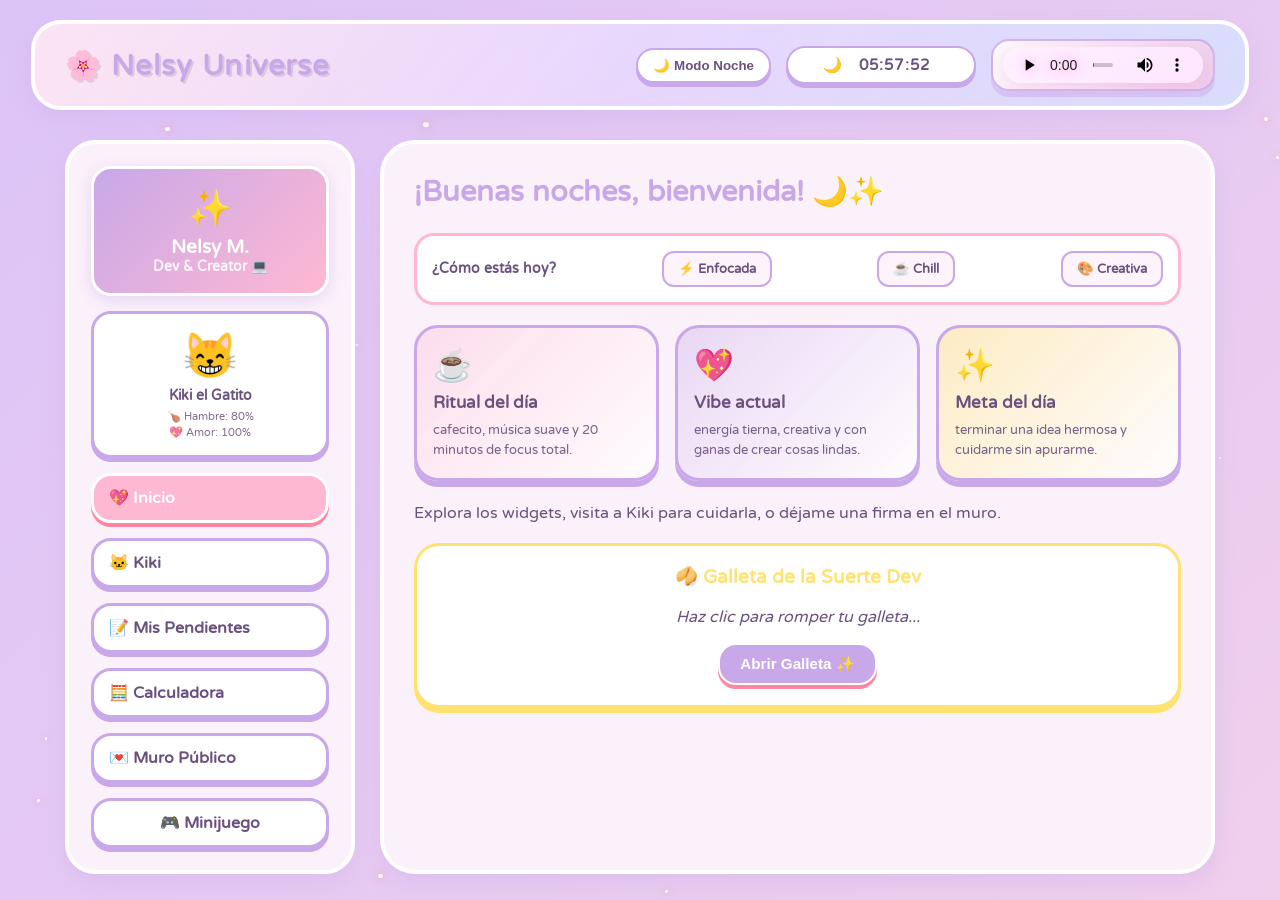
==== index.html @ 34527428 "Actualizacion portal Nelsy" ====
<!DOCTYPE html>
<html lang="es">
<head>
    <meta charset="UTF-8">
    <meta name="viewport" content="width=device-width, initial-scale=1.0">
    <title>Nelsy Universe ✨ - Ultra Portal Pro</title>
    <link href="https://fonts.googleapis.com/css2?family=Varela+Round&display=swap" rel="stylesheet">
    <link rel="stylesheet" href="./assets/css/styles.css">
</head>
<body>

    <div class="contenedor-universo" id="universoBox"></div>

    <!-- HEADER -->
    <header class="header-kawaii">
        <div class="logo-kawaii">🌸 Nelsy Universe</div>
        
        <div class="header-controles">
            <button class="theme-btn" id="btnTheme" onclick="toggleDarkMode()">🌙 Modo Noche</button>

            <div class="reloj-box">
                <span id="iconoHora">☀️</span>
                <span id="relojTexto">00:00:00</span>
            </div>

            <div class="audio-shell">
                <audio id="miAudio" controls>
                    <source src="./musica.mp3.mp3" type="audio/mpeg">
                </audio>
            </div>
        </div>
    </header>

    <!-- DASHBOARD -->
    <div class="dashboard-layout">
        
        <!-- SIDEBAR -->
        <aside class="sidebar-izq">
            <div class="perfil-badge">
                <div style="font-size: 2.2rem;">✨</div>
                <div style="font-size: 1.2rem; margin-top: 5px;">Nelsy M.</div>
                <div style="font-size: 0.85rem; opacity: 0.9;">Dev & Creator 💻</div>
            </div>

            <!-- MASCOTA VIRTUAL -->
            <div class="pet-widget">
                <div class="pet-avatar" id="petEmoji" style="cursor: pointer;" onmouseover="acariciarMascota()" title="Acaricia a Kiki 💕">🐱</div>
                <div style="font-size: 0.85rem; font-weight: bold; margin-top: 4px;">Kiki el Gatito</div>
                <div style="font-size: 0.7rem; opacity: 0.85; margin-top: 5px; line-height: 1.4;">
                    <div>🍗 Hambre: <span id="petHambre">80</span>%</div>
                    <div>💖 Amor: <span id="petLove">100</span>%</div>
                </div>
            </div>

            <button class="menu-btn activo" onclick="irACapa('inicio', this)">💖 Inicio</button>
            <button class="menu-btn" onclick="irACapa('kiki', this)">🐱 Kiki</button>
            <button class="menu-btn" onclick="irACapa('metas', this)">📝 Mis Pendientes</button>
            <button class="menu-btn" onclick="irACapa('calculadora', this)">🧮 Calculadora</button>
            <button class="menu-btn" onclick="irACapa('muro', this)">💌 Muro Público</button>
            <a class="menu-btn" href="./game.html" style="display: inline-flex; align-items: center; justify-content: center; text-decoration: none; text-align: center;">🎮 Minijuego</a>
        </aside>

        <!-- CONTENIDO -->
        <main class="panel-contenido">
            
            <!-- INICIO -->
            <div id="inicio" class="capa activa">
                <h2 id="saludoBienvenida">¡Bienvenida a mi espacio! ✨</h2>

                <div class="mood-box">
                    <span style="font-weight: bold; font-size: 0.9rem;">¿Cómo estás hoy?</span>
                    <button class="mood-btn" onclick="cambiarMood('⚡ Modo Foco', '¡A darle con todo al código hoy! 🔥')">⚡ Enfocada</button>
                    <button class="mood-btn" onclick="cambiarMood('☕ Modo Chill', 'Un cafecito y buenas canciones para acompañar 🎵')">☕ Chill</button>
                    <button class="mood-btn" onclick="cambiarMood('🎨 Inspirada', '¡Creando cosas hermosas e interactivas! ✨')">🎨 Creativa</button>
                </div>

                <div class="quick-grid">
                    <div class="mini-card pink-card">
                        <span class="mini-icon">☕</span>
                        <h3>Ritual del día</h3>
                        <p>cafecito, música suave y 20 minutos de focus total.</p>
                    </div>
                    <div class="mini-card purple-card">
                        <span class="mini-icon">💖</span>
                        <h3>Vibe actual</h3>
                        <p>energía tierna, creativa y con ganas de crear cosas lindas.</p>
                    </div>
                    <div class="mini-card gold-card">
                        <span class="mini-icon">✨</span>
                        <h3>Meta del día</h3>
                        <p>terminar una idea hermosa y cuidarme sin apurarme.</p>
                    </div>
                </div>
                
                <p id="mensajeMood">Explora los widgets, visita a Kiki para cuidarla, o déjame una firma en el muro.</p>
                
                <!-- FORTUNE COOKIE / ORÁCULO -->
                <div class="oracle-container">
                    <h3 style="margin-top:0; color: var(--amarillo-estrella);">🥠 Galleta de la Suerte Dev</h3>
                    <p id="oracleText" style="font-style: italic;">Haz clic para romper tu galleta...</p>
                    <button class="btn-muro" onclick="revelarSuerte()">Abrir Galleta ✨</button>
                </div>
            </div>

            <!-- KIKI EL GATITO -->
            <div id="kiki" class="capa">
                <h2 style="text-align: center;">🐱 Kiki el Gatito - Cuida de Mí 💖</h2>
                
                <div style="display: flex; justify-content: center; align-items: center; margin-top: 30px;">
                    <!-- Kiki Widget Hermosa -->
                    <div style="flex: 0 0 100%; max-width: 600px;">
                        <div class="mascota-container" id="kiki-widget-main">
                            <div class="mascota-contenido">
                                <!-- Título de la Mascota -->
                                <div class="titulo-mascota">✨ Kiki el Gatito ✨</div>

                                <!-- Bocadillo de Diálogo -->
                                <div id="mascota-dialogo" class="dialogo-bubble">¡Hola amiga! ¿Viniste a visitarme? 🥰</div>

                                <!-- Avatar de la Mascota -->
                                <div id="mascota-avatar" class="mascota-avatar" onmouseover="acariciarMascota()" style="cursor: pointer;" title="Acaricia a Kiki 💕">🐱</div>

                                <!-- Barras de Estado -->
                                <div class="stats-container">
                                    <div class="stat-box">
                                        <span>🍗 Hambre:</span>
                                        <div class="bar-bg"><div id="bar-hambre" class="bar-fill"></div></div>
                                    </div>
                                    <div class="stat-box">
                                        <span>💖 Felicidad:</span>
                                        <div class="bar-bg"><div id="bar-felicidad" class="bar-fill"></div></div>
                                    </div>
                                </div>
                            </div>
                        </div>

                        <!-- Botones de Comida Abajo -->
                        <div style="display: grid; grid-template-columns: repeat(2, 1fr); gap: 15px; margin-top: 30px; padding: 0 20px;">
                            <button class="btn-comida-accion" onclick="alimentarMascota('mango', 20); playSound('pop');">🥭 Dale Mango<br><small>+20 hambre</small></button>
                            <button class="btn-comida-accion" onclick="alimentarMascota('sushi', 30); playSound('pop');">🍣 Dale Sushi<br><small>+30 hambre</small></button>
                            <button class="btn-comida-accion" onclick="alimentarMascota('boba', 15); playSound('pop');">🧋 Dale Boba<br><small>+15 hambre</small></button>
                            <button class="btn-comida-accion" onclick="alimentarMascota('pizza', 25); playSound('pop');">🍕 Dale Pizza<br><small>+25 hambre</small></button>
                        </div>
                    </div>
                </div>
            </div>

            <!-- PENDIENTES -->
            <div id="metas" class="capa">
                <h2>Mis Objetivos & Tareas 📝</h2>
                <p>Anota y gestiona tus metas con guardado automático:</p>
                <div class="task-container">
                    <div class="task-input-box">
                        <input type="text" id="nuevaTareaInput" class="task-input" placeholder="Escribe una nueva tarea...">
                        <button class="btn-muro" onclick="agregarTarea()">Agregar ✨</button>
                    </div>
                    <ul class="task-list" id="listaTareas"></ul>
                </div>
            </div>

            <!-- CALCULADORA -->
            <div id="calculadora" class="capa">
                <h2 style="text-align: center;">Calculadora Kawaii ✨</h2>
                <div class="calc-wrapper">
                    <input type="text" class="pantalla" id="resultado" readonly value="0">
                    <div class="botones-calc">
                        <button onclick="limpiar(); playSound('pop');">C</button>
                        <button class="op-btn" onclick="agregar('/'); playSound('pop');">÷</button>
                        <button class="op-btn" onclick="agregar('*'); playSound('pop');">×</button>
                        <button class="op-btn" onclick="agregar('-'); playSound('pop');">-</button>

                        <button onclick="agregar('7'); playSound('pop');">7</button>
                        <button onclick="agregar('8'); playSound('pop');">8</button>
                        <button onclick="agregar('9'); playSound('pop');">9</button>
                        <button class="op-btn" onclick="agregar('+'); playSound('pop');">+</button>

                        <button onclick="agregar('4'); playSound('pop');">4</button>
                        <button onclick="agregar('5'); playSound('pop');">5</button>
                        <button onclick="agregar('6'); playSound('pop');">6</button>
                        <button style="background:var(--rosa-pastel)!important; color:white;" onclick="completado();">🌸</button>

                        <button onclick="agregar('1'); playSound('pop');">1</button>
                        <button onclick="agregar('2'); playSound('pop');">2</button>
                        <button onclick="agregar('3'); playSound('pop');">3</button>
                        <button class="igual-btn" onclick="calcular()">=</button>

                        <button onclick="agregar('0'); playSound('pop');" style="grid-column: span 2;">0</button>
                        <button onclick="agregar('.'); playSound('pop');">.</button>
                    </div>
                </div>
            </div>

            <!-- MURO -->
            <div id="muro" class="capa">
                <h2>Muro de Firmas 💌</h2>
                <div class="caja-muro">
                    <input type="text" id="nombreAmigo" class="input-muro" placeholder="Tu nombre ✨">
                    <textarea id="textoMensaje" class="input-muro" placeholder="Deja un mensaje lindo..." rows="2"></textarea>
                    <button class="btn-muro" onclick="guardarMensaje()">Enviar 💖</button>
                    <div class="lista-mensajes" id="cajaMensajes"></div>
                </div>
            </div>

            <!-- JUEGO -->
            <div id="juego" class="capa">
                <h2>Atrapa la Magia 🎮</h2>
                <p>Puntos: <strong id="puntajeJuego" style="color: var(--rosa-brillante); font-size: 1.3rem;">0</strong></p>
                <div class="zona-juego" id="zonaJuego">
                    <div id="spawnCorazon"></div>
                </div>
                <button class="btn-muro" style="margin-top: 15px;" onclick="iniciarJuego()">¡Iniciar Juego!</button>
            </div>

        </main>
    </div>

    <script src="./assets/js/main.js"></script>
</body>
</html>
---- assets/css/styles.css ----
:root {
  --bg-body: linear-gradient(-45deg, #eaddf7, #fde4f2, #f5d3e9, #ddc4f8);
  --bg-panel: rgba(252, 244, 250, 0.94);
  --texto: #6b527e;
  --morado-pastel: #c8a8e9;
  --rosa-pastel: #ffb8d1;
  --rosa-brillante: #ff85a2;
  --amarillo-estrella: #ffe270;
  --verde-menta: #b2f2bb;
  --borde-grueso: 4px solid #ffffff;
  --sombra-3d: 0px 8px 20px rgba(200, 168, 233, 0.35);
  --card-bg: #ffffff;
}

body.dark-mode {
  --bg-body: linear-gradient(-45deg, #0f0c1b, #1a102f, #2d133b, #150d2a);
  --bg-panel: rgba(24, 18, 38, 0.94);
  --texto: #e4d8fb;
  --morado-pastel: #a272e6;
  --rosa-pastel: #e05297;
  --rosa-brillante: #ff3377;
  --amarillo-estrella: #ffd000;
  --verde-menta: #51cf66;
  --borde-grueso: 4px solid #2e234a;
  --sombra-3d: 0px 8px 25px rgba(0, 0, 0, 0.6);
  --card-bg: #1e1633;
}

body.dark-mode .header-kawaii {
  background: linear-gradient(135deg, rgba(17, 12, 31, 0.96), rgba(38, 25, 60, 0.88));
  border-color: rgba(122, 92, 255, 0.9);
  box-shadow: 0 0 0 1px rgba(118, 91, 255, 0.35), 0 10px 30px rgba(94, 234, 212, 0.18), 0 0 28px rgba(110, 94, 255, 0.35);
}

body.dark-mode .header-kawaii::before {
  background: linear-gradient(90deg, rgba(0, 255, 214, 0.14), rgba(255, 80, 180, 0.14), rgba(98, 99, 255, 0.18));
}

body.dark-mode .logo-kawaii {
  color: #a5b7ff;
  text-shadow: 0 0 12px rgba(116, 165, 255, 0.8);
}

body.dark-mode .audio-shell {
  background: linear-gradient(135deg, rgba(17, 12, 31, 0.96), rgba(16, 49, 64, 0.8));
  border-color: rgba(77, 249, 255, 0.9);
  box-shadow: 0 0 0 1px rgba(77, 249, 255, 0.3), 0 0 18px rgba(77, 249, 255, 0.35), 0 6px 0 rgba(43, 93, 160, 0.9);
}

body.dark-mode #miAudio {
  filter: saturate(1.5) drop-shadow(0 0 12px rgba(77, 249, 255, 0.55));
}

body.dark-mode #miAudio::-webkit-media-controls-panel {
  background: linear-gradient(135deg, #121c30, #211b40, #0d2536);
  border: 1px solid rgba(77, 249, 255, 0.45);
  border-radius: 12px;
}

body.dark-mode #miAudio::-webkit-media-controls-play-button,
body.dark-mode #miAudio::-webkit-media-controls-volume-slider,
body.dark-mode #miAudio::-webkit-media-controls-current-time-display,
body.dark-mode #miAudio::-webkit-media-controls-time-remaining-display {
  filter: drop-shadow(0 0 8px rgba(77, 249, 255, 0.9));
}

body.dark-mode .reloj-box {
  background: linear-gradient(135deg, rgba(18, 20, 37, 0.96), rgba(26, 38, 58, 0.9));
  border-color: rgba(120, 221, 255, 0.9);
  box-shadow: 0 0 0 1px rgba(120, 221, 255, 0.25), 0 0 18px rgba(120, 221, 255, 0.28), 0 4px 0 rgba(72, 132, 170, 0.8);
  color: #dffaff;
}

body.dark-mode .pet-widget,
body.dark-mode .mini-card,
body.dark-mode .task-container,
body.dark-mode .task-item,
body.dark-mode .task-input,
body.dark-mode .oracle-container,
body.dark-mode .mood-box,
body.dark-mode .calc-wrapper {
  background: rgba(31, 22, 48, 0.96);
  color: var(--texto);
  border-color: rgba(198, 160, 255, 0.9);
  box-shadow: 0 6px 0 rgba(108, 77, 164, 0.9);
}

body.dark-mode .ritual-mini-game {
  background: linear-gradient(135deg, rgba(31, 22, 48, 0.98), rgba(54, 41, 79, 0.9));
  border-color: rgba(255, 168, 211, 0.8);
  box-shadow: 0 8px 0 rgba(255, 121, 198, 0.7);
}

body.dark-mode .ritual-choice {
  background: rgba(26, 19, 42, 0.9);
  border-color: rgba(196, 162, 255, 0.9);
  color: var(--texto);
}

body.dark-mode .ritual-choice.correct {
  background: linear-gradient(135deg, rgba(255, 216, 111, 0.25), rgba(255, 173, 209, 0.28));
  border-color: rgba(255, 214, 92, 0.95);
}

body.dark-mode .ritual-timer {
  background: linear-gradient(135deg, #ffcf5a, #ff8bc0);
  color: #29192f;
}

body.dark-mode .menu-btn {
  background: rgba(31, 22, 48, 0.96);
  color: var(--texto);
  border-color: rgba(198, 160, 255, 0.9);
  box-shadow: 0px 4px 0px rgba(131, 95, 197, 0.9);
}

body.dark-mode .menu-btn.activo {
  background: linear-gradient(135deg, rgba(224, 82, 151, 0.9), rgba(159, 109, 236, 0.9));
  color: white;
  border-color: rgba(255,255,255,0.8);
}

html { scroll-behavior: smooth; }

body {
  background: var(--bg-body);
  background-size: 400% 400%;
  animation: moverUniverso 14s ease infinite;
  font-family: 'Varela Round', sans-serif;
  margin: 0; padding: 0;
  color: var(--texto);
  display: flex; flex-direction: column; align-items: center;
  min-height: 100vh;
  overflow-x: hidden;
  transition: color 0.4s ease;
}

@keyframes moverUniverso {
  0% { background-position: 0% 50%; }
  50% { background-position: 100% 50%; }
  100% { background-position: 0% 50%; }
}

.contenedor-universo {
  position: fixed; top: 0; left: 0; width: 100%; height: 100%;
  pointer-events: none; z-index: 0; overflow: hidden;
}

.estrella-flotante {
  position: absolute; background-color: #ffffff;
  border-radius: 50%; animation: flotarYTitilar 4s infinite ease-in-out alternate;
  box-shadow: 0 0 10px var(--rosa-brillante);
}

@keyframes flotarYTitilar {
  0% { transform: translateY(0px) scale(0.8); opacity: 0.3; }
  50% { opacity: 0.9; }
  100% { transform: translateY(-25px) scale(1.4); opacity: 0.5; }
}

.chispa-cursor {
  position: fixed; pointer-events: none; font-size: 16px; z-index: 9999;
  animation: animarChispa 0.8s forwards ease-out; user-select: none;
}

@keyframes animarChispa {
  0% { transform: translate(-50%, -50%) scale(1) rotate(0deg); opacity: 1; }
  100% { transform: translate(-50%, -80px) scale(0.2) rotate(45deg); opacity: 0; }
}

.header-kawaii {
  background: linear-gradient(135deg, rgba(255,255,255,0.86), rgba(250,229,255,0.76));
  backdrop-filter: blur(12px);
  border: var(--borde-grueso); border-radius: 30px;
  margin: 20px auto 10px auto; width: 90%; max-width: 1150px;
  padding: 15px 30px; box-shadow: var(--sombra-3d);
  display: flex; justify-content: space-between; align-items: center;
  z-index: 10; position: relative; gap: 15px; flex-wrap: wrap;
  overflow: hidden;
}

.header-kawaii::before {
  content: "";
  position: absolute;
  inset: 0;
  background: linear-gradient(90deg, rgba(255, 147, 196, 0.18), rgba(157, 123, 255, 0.18), rgba(86, 208, 255, 0.18));
  pointer-events: none;
}

.logo-kawaii {
  position: relative; z-index: 1;
  font-size: 1.8rem; font-weight: bold; color: var(--morado-pastel);
  text-shadow: 2px 2px 0px rgba(0,0,0,0.1);
  letter-spacing: 0.04em;
}

.header-controles {
  position: relative; z-index: 1;
  display: flex; align-items: center; gap: 15px; flex-wrap: wrap;
}

.audio-shell {
  background: linear-gradient(135deg, rgba(255,255,255,0.9), rgba(255, 184, 209, 0.45));
  border: 2px solid rgba(200,168,233,0.8);
  border-radius: 18px;
  padding: 6px 10px;
  box-shadow: 0 6px 0 rgba(200,168,233,0.45);
  display: flex; align-items: center; justify-content: center;
}

#miAudio {
  width: 200px;
  height: 36px;
  border-radius: 12px;
  filter: saturate(1.2) drop-shadow(0 3px 8px rgba(255, 121, 198, 0.25));
}

#miAudio::-webkit-media-controls-panel {
  background: linear-gradient(135deg, #fdf2ff, #fbe7ff);
  border-radius: 12px;
}

#miAudio::-webkit-media-controls-play-button,
#miAudio::-webkit-media-controls-volume-slider,
#miAudio::-webkit-media-controls-current-time-display,
#miAudio::-webkit-media-controls-time-remaining-display {
  filter: drop-shadow(0 0 6px rgba(255, 112, 196, 0.8));
}

.reloj-box {
  min-width: 150px;
  background: var(--card-bg); border: 2px solid var(--morado-pastel);
  padding: 8px 18px; border-radius: 20px; font-weight: bold;
  box-shadow: 0px 4px 0px var(--morado-pastel); font-size: 0.95rem;
  display: flex; align-items: center; justify-content: center; gap: 8px;
  font-feature-settings: "tnum" 1;
}

#relojTexto {
  letter-spacing: 0.08em;
  min-width: 90px;
  text-align: center;
}

.theme-btn {
  background: var(--card-bg); border: 2px solid var(--morado-pastel);
  padding: 8px 15px; border-radius: 20px; font-weight: bold; cursor: pointer;
  box-shadow: 0px 4px 0px var(--morado-pastel); color: var(--texto);
  transition: all 0.2s ease;
}

.theme-btn:active {
  transform: translateY(2px);
  box-shadow: 0px 1px 0px var(--morado-pastel);
}

.dashboard-layout {
  display: grid; grid-template-columns: 290px 1fr;
  width: 90%; max-width: 1150px;
  margin: 20px auto; gap: 25px;
  z-index: 10; position: relative;
}

@media (max-width: 900px) {
  .dashboard-layout { grid-template-columns: 1fr; }
  .header-kawaii { flex-direction: column; text-align: center; justify-content: center; }
}

.sidebar-izq {
  background-color: var(--bg-panel); backdrop-filter: blur(10px);
  border: var(--borde-grueso); border-radius: 30px; padding: 22px;
  box-shadow: var(--sombra-3d); display: flex; flex-direction: column; gap: 15px;
  height: fit-content;
}

.perfil-badge {
  background: linear-gradient(135deg, var(--morado-pastel), var(--rosa-pastel));
  border: 3px solid white; border-radius: 20px; padding: 18px;
  text-align: center; color: white; font-weight: bold;
  box-shadow: 0px 4px 15px rgba(200, 168, 233, 0.4);
  transition: transform 0.3s ease;
}

.perfil-badge:hover { transform: scale(1.02); }

.pet-widget {
  background: var(--card-bg); border: 3px solid var(--morado-pastel);
  border-radius: 20px; padding: 15px; text-align: center;
  box-shadow: 0px 4px 0px var(--morado-pastel);
  cursor: pointer; user-select: none; transition: transform 0.2s;
}

.pet-widget:active { transform: scale(0.95); }

.pet-avatar {
  font-size: 2.8rem; display: inline-block; animation: rebotarPet 2s infinite ease-in-out;
}

@keyframes rebotarPet {
  0%, 100% { transform: translateY(0); }
  50% { transform: translateY(-8px); }
}

.menu-btn {
  background: var(--card-bg); border: 3px solid var(--morado-pastel);
  font-family: 'Varela Round', sans-serif; font-size: 1rem;
  color: var(--texto); cursor: pointer; padding: 12px 15px; border-radius: 20px; font-weight: bold;
  transition: all 0.2s ease; box-shadow: 0px 4px 0px var(--morado-pastel);
  text-align: left; display: flex; align-items: center; gap: 8px;
}

.menu-btn:hover {
  transform: translateY(-3px);
  box-shadow: 0px 7px 0px var(--morado-pastel);
}

.menu-btn:active {
  transform: translateY(2px);
  box-shadow: 0px 2px 0px var(--morado-pastel);
}

.menu-btn.activo {
  background: var(--rosa-pastel); color: white; border-color: white; box-shadow: 0px 4px 0px var(--rosa-brillante);
}

.panel-contenido {
  background-color: var(--bg-panel); backdrop-filter: blur(10px);
  border: var(--borde-grueso); border-radius: 35px;
  padding: 30px; box-shadow: var(--sombra-3d); position: relative;
}

.capa { display: none; animation: popIn 0.3s ease forwards; }
.capa.activa { display: block; }

@keyframes popIn {
  from { opacity: 0; transform: scale(0.97); }
  to { opacity: 1; transform: scale(1); }
}

h2 { color: var(--morado-pastel); font-size: 1.8rem; margin-top: 0; }

.mood-box {
  background: var(--card-bg); border-radius: 20px; border: 3px solid var(--rosa-pastel);
  padding: 15px; margin-bottom: 20px; display: flex; align-items: center; justify-content: space-between; flex-wrap: wrap; gap: 10px;
}

.quick-grid {
  display: grid; grid-template-columns: repeat(3, minmax(0, 1fr));
  gap: 16px; margin: 18px 0 22px;
}

.mini-card {
  background: var(--card-bg);
  border-radius: 24px;
  border: 3px solid var(--morado-pastel);
  padding: 18px 16px;
  box-shadow: 0 6px 0 var(--morado-pastel);
}

.pink-card { background: linear-gradient(135deg, rgba(255,184,209,0.35), rgba(255,255,255,0.8)); }
.purple-card { background: linear-gradient(135deg, rgba(200,168,233,0.35), rgba(255,255,255,0.8)); }
.gold-card { background: linear-gradient(135deg, rgba(255,226,112,0.4), rgba(255,255,255,0.8)); }

.mini-icon {
  font-size: 2rem; display: inline-block; margin-bottom: 8px;
}

.mini-card h3 {
  margin: 0 0 8px; font-size: 1.05rem; color: var(--texto);
}

.mini-card p {
  margin: 0; font-size: 0.82rem; line-height: 1.5; opacity: 0.9;
}

.mood-btn {
  background: var(--bg-panel); border: 2px solid var(--morado-pastel);
  padding: 8px 14px; border-radius: 12px; cursor: pointer; font-family: inherit; font-weight: bold;
  transition: 0.2s; color: var(--texto);
}

.mood-btn:hover {
  background: var(--rosa-pastel); color: white; transform: scale(1.05);
}

.oracle-container {
  background: var(--card-bg); border-radius: 25px; border: 3px solid var(--amarillo-estrella);
  padding: 20px; text-align: center; margin-top: 20px; box-shadow: 0px 5px 0px var(--amarillo-estrella);
}

.ritual-mini-game {
  background: linear-gradient(135deg, rgba(255,255,255,0.96), rgba(245,219,255,0.82));
  border: 3px solid var(--rosa-pastel);
  border-radius: 28px;
  padding: 22px;
  box-shadow: 0 8px 0 var(--rosa-pastel);
}

.ritual-header {
  display: flex; justify-content: space-between; align-items: center; gap: 14px;
  margin-bottom: 18px;
}

.ritual-text {
  margin: 0;
  font-size: 1.05rem;
  font-weight: 700;
  color: var(--texto);
}

.ritual-timer {
  background: linear-gradient(135deg, #ffd86b, #ff9ed1);
  color: #5e3d4f;
  padding: 8px 12px;
  border-radius: 999px;
  font-weight: 800;
  min-width: 62px;
  text-align: center;
}

.ritual-choice-grid {
  display: grid; grid-template-columns: repeat(2, minmax(0, 1fr));
  gap: 14px;
}

.ritual-choice {
  border: 2px solid var(--morado-pastel);
  background: white;
  color: var(--texto);
  border-radius: 18px;
  padding: 14px 12px;
  font-family: inherit;
  font-weight: 700;
  cursor: pointer;
  transition: transform 0.15s ease, box-shadow 0.15s ease, border-color 0.15s ease;
}

.ritual-choice:hover {
  transform: translateY(-2px);
  border-color: var(--rosa-brillante);
  box-shadow: 0 6px 14px rgba(200,168,233,0.2);
}

.ritual-choice.correct {
  background: linear-gradient(135deg, #ffe090, #ffd8e8);
  border-color: #f8c600;
}

.ritual-info {
  display: flex; justify-content: space-between; gap: 10px; margin: 16px 0;
  font-size: 0.95rem; font-weight: 700; color: var(--texto);
}

.task-container {
  background: var(--card-bg); padding: 20px; border-radius: 25px; border: 3px solid var(--morado-pastel); margin-top: 15px;
}

.task-input-box {
  display: flex; gap: 10px; margin-bottom: 15px;
}

.task-input {
  flex: 1; padding: 10px 15px; border-radius: 15px; border: 2px solid var(--morado-pastel); font-family: inherit; outline: none; background: var(--bg-panel); color: var(--texto);
}

.task-list {
  list-style: none; padding: 0; margin: 0; display: flex; flex-direction: column; gap: 8px;
}

.task-item {
  background: var(--bg-panel); border: 2px solid var(--morado-pastel); padding: 10px 15px; border-radius: 15px; display: flex; justify-content: space-between; align-items: center;
}

.task-item.done {
  text-decoration: line-through; opacity: 0.6;
}

.calc-wrapper {
  background: linear-gradient(135deg, rgba(200,168,233,0.96), rgba(255,184,209,0.9));
  padding: 20px; border-radius: 30px; border: var(--borde-grueso); box-shadow: 0px 10px 0px rgba(107,82,126,0.2);
  max-width: 330px; margin: 0 auto;
}

.pantalla {
  width: 100%; height: 60px; background: rgba(255,255,255,0.94); border: 3px solid rgba(255,255,255,0.8);
  border-radius: 20px; font-size: 28px; text-align: right; padding: 10px 15px; box-sizing: border-box; color: #5f4c6b;
  margin-bottom: 15px; font-weight: bold; box-shadow: inset 0 4px 12px rgba(106, 88, 128, 0.12);
}

.botones-calc {
  display: grid; grid-template-columns: repeat(4, 1fr); gap: 10px;
}

.botones-calc button {
  height: 52px; border: 2px solid rgba(255,255,255,0.6); border-radius: 16px; font-size: 18px; font-weight: bold;
  cursor: pointer; background: rgba(255,255,255,0.88); color: #5c4b73; transition: transform 0.12s ease, box-shadow 0.2s ease;
  box-shadow: 0 3px 0 rgba(107,82,126,0.22);
}

.botones-calc button:hover {
  transform: translateY(-1px);
}

.botones-calc button:active { transform: translateY(2px); }

.op-btn {
  background: linear-gradient(135deg, #ffe270, #ffd86b) !important; color: #6d5320 !important;
}

.igual-btn {
  background: linear-gradient(135deg, #ff85a2, #ff6ea6) !important; color: white !important;
}

.caja-muro {
  background: var(--card-bg); padding: 22px; border-radius: 25px; border: 2px dashed var(--rosa-pastel);
}

.input-muro {
  width: 100%; padding: 12px; border-radius: 15px; border: 2px solid var(--morado-pastel); font-family: inherit; margin-bottom: 12px; box-sizing: border-box; font-size: 0.95rem; outline: none; background: var(--bg-panel); color: var(--texto);
}

.btn-muro {
  background: var(--morado-pastel); color: white; border: 2px solid white; padding: 10px 20px; border-radius: 18px; font-weight: bold; cursor: pointer; box-shadow: 0px 4px 0px var(--rosa-brillante); font-size: 0.95rem;
}

.btn-muro:active {
  transform: translateY(2px);
  box-shadow: 0px 1px 0px var(--rosa-brillante);
}

.lista-mensajes {
  margin-top: 15px; max-height: 220px; overflow-y: auto; display: flex; flex-direction: column; gap: 10px;
}

.msj-item {
  background: var(--bg-panel); padding: 12px; border-radius: 15px; border: 2px solid var(--morado-pastel); font-size: 0.95rem;
}

.zona-juego {
  width: 100%; height: 230px; background: var(--card-bg); border: 3px solid var(--amarillo-estrella); border-radius: 25px; position: relative; overflow: hidden; cursor: crosshair;
}

.corazon-activo {
  position: absolute; font-size: 38px; cursor: pointer; animation: latido 0.5s infinite alternate; user-select: none;
}

@keyframes latido {
  from { transform: scale(1); }
  to { transform: scale(1.25); }
}

.mascota-container {
  background: linear-gradient(135deg, rgba(255, 121, 198, 0.2), rgba(189, 147, 249, 0.2));
  backdrop-filter: blur(15px);
  border: 3px solid #ff79c6;
  border-radius: 30px;
  padding: 35px 25px;
  text-align: center;
  max-width: 380px;
  margin: 30px auto;
  box-shadow: 0 0 30px rgba(255, 121, 198, 0.5), inset 0 0 30px rgba(255, 255, 255, 0.1);
  font-family: 'Varela Round', sans-serif;
  position: relative;
  overflow: hidden;
}

.mascota-container::before {
  content: '';
  position: absolute;
  top: -50%;
  left: -50%;
  width: 200%;
  height: 200%;
  background: radial-gradient(circle, rgba(255, 255, 255, 0.1) 0%, transparent 70%);
  animation: brilloRotante 6s linear infinite;
  pointer-events: none;
}

@keyframes brilloRotante {
  0% { transform: rotate(0deg); }
  100% { transform: rotate(360deg); }
}

.mascota-contenido {
  position: relative;
  z-index: 1;
}

.titulo-mascota {
  font-size: 1.3rem;
  font-weight: bold;
  color: #ff79c6;
  margin: 0 0 15px 0;
  text-shadow: 0 2px 4px rgba(0, 0, 0, 0.2);
}

.dialogo-bubble {
  background: linear-gradient(135deg, #ff79c6, #ff9fd6);
  color: #1a1a2e;
  padding: 12px 18px;
  border-radius: 20px;
  font-weight: bold;
  font-size: 0.95rem;
  margin-bottom: 18px;
  display: inline-block;
  min-height: 24px;
  transition: all 0.4s ease;
  box-shadow: 0 4px 12px rgba(255, 121, 198, 0.4);
  border: 2px solid rgba(255, 255, 255, 0.6);
  position: relative;
}

.dialogo-bubble::after {
  content: '';
  position: absolute;
  bottom: -8px;
  left: 20%;
  width: 0;
  height: 0;
  border-left: 8px solid transparent;
  border-right: 0px solid transparent;
  border-top: 8px solid #ff79c6;
}

.mascota-avatar {
  font-size: 120px;
  cursor: pointer;
  user-select: none;
  display: inline-block;
  transition: all 0.3s cubic-bezier(0.34, 1.56, 0.64, 1);
  filter: drop-shadow(0 4px 8px rgba(255, 121, 198, 0.3));
  animation: flotarSuave 3s ease-in-out infinite;
}

@keyframes flotarSuave {
  0%, 100% { transform: translateY(0px); }
  50% { transform: translateY(-12px); }
}

.mascota-avatar:hover {
  transform: scale(1.15) rotate(5deg);
  filter: drop-shadow(0 8px 16px rgba(255, 121, 198, 0.6));
}

.mascota-avatar:active {
  transform: scale(0.95);
}

.mascota-avatar.brincando {
  animation: brinco 0.5s cubic-bezier(0.34, 1.56, 0.64, 1) infinite;
}

@keyframes brinco {
  0%, 100% { transform: translateY(0) scale(1); }
  50% { transform: translateY(-25px) scale(1.05); }
}

.stats-container {
  margin: 25px 0;
  background: rgba(189, 147, 249, 0.1);
  padding: 15px;
  border-radius: 20px;
  border: 2px solid rgba(189, 147, 249, 0.3);
}

.stat-box {
  display: flex;
  align-items: center;
  justify-content: space-between;
  margin-bottom: 12px;
  font-size: 0.95rem;
  color: #fff;
  font-weight: 600;
}

.stat-box:last-child {
  margin-bottom: 0;
}

.bar-bg {
  width: 65%;
  background: rgba(34, 34, 54, 0.6);
  height: 18px;
  border-radius: 12px;
  overflow: hidden;
  border: 2px solid #ff79c6;
  box-shadow: inset 0 2px 4px rgba(0, 0, 0, 0.3);
}

.bar-fill {
  height: 100%;
  background: linear-gradient(90deg, #ff79c6, #bd93f9, #ff79c6);
  width: 80%;
  transition: width 0.5s cubic-bezier(0.34, 1.56, 0.64, 1);
  box-shadow: 0 0 10px rgba(255, 121, 198, 0.6);
  position: relative;
}

.bar-fill::after {
  content: '';
  position: absolute;
  top: 0;
  left: 0;
  right: 0;
  bottom: 0;
  background: linear-gradient(90deg, transparent, rgba(255, 255, 255, 0.3), transparent);
  animation: brillo 2s infinite;
}

@keyframes brillo {
  0%, 100% { transform: translateX(-100%); }
  50% { transform: translateX(100%); }
}

.comida-actions {
  display: flex;
  flex-wrap: wrap;
  gap: 10px;
  justify-content: center;
  margin-top: 20px;
}

.btn-comida {
  background: linear-gradient(135deg, #282a36, #3d3d5c);
  border: 2px solid #bd93f9;
  color: #fff;
  padding: 10px 14px;
  border-radius: 16px;
  cursor: pointer;
  font-size: 0.9rem;
  font-weight: bold;
  transition: all 0.3s cubic-bezier(0.34, 1.56, 0.64, 1);
  box-shadow: 0 4px 0px #bd93f9;
  position: relative;
  overflow: hidden;
}

.btn-comida::before {
  content: '';
  position: absolute;
  top: 0;
  left: -100%;
  width: 100%;
  height: 100%;
  background: rgba(255, 255, 255, 0.2);
  transition: left 0.3s ease;
  pointer-events: none;
}

.btn-comida:hover::before {
  left: 100%;
}

.btn-comida:hover {
  background: linear-gradient(135deg, #bd93f9, #ff79c6);
  color: #1a1a2e;
  transform: translateY(-4px);
  box-shadow: 0 6px 0px #8b5fc7;
}

.btn-comida:active {
  transform: translateY(2px);
  box-shadow: 0 2px 0px #8b5fc7;
}

.btn-acariciar {
  background: linear-gradient(135deg, #ff79c6, #ff9fd6) !important;
  border-color: #fff !important;
  color: #1a1a2e !important;
  box-shadow: 0 4px 0px #e85eb1 !important;
}

.btn-acariciar:hover {
  background: linear-gradient(135deg, #ff9fd6, #ffb3e0) !important;
  box-shadow: 0 6px 0px #e85eb1 !important;
}

.btn-acariciar:active {
  box-shadow: 0 2px 0px #e85eb1 !important;
}

.btn-comida-accion {
  background: linear-gradient(135deg, var(--rosa-pastel), var(--morado-pastel));
  border: 3px solid #ffffff;
  color: white;
  padding: 20px 15px;
  border-radius: 25px;
  cursor: pointer;
  font-size: 1.1rem;
  font-weight: bold;
  font-family: 'Varela Round', sans-serif;
  transition: all 0.3s cubic-bezier(0.34, 1.56, 0.64, 1);
  box-shadow: 0 6px 0px var(--rosa-brillante);
  position: relative;
  overflow: hidden;
  user-select: none;
  text-align: center;
  line-height: 1.3;
  display: flex;
  flex-direction: column;
  align-items: center;
  justify-content: center;
}

.btn-comida-accion:hover {
  transform: translateY(-3px);
  box-shadow: 0 8px 15px var(--rosa-brillante);
}

.btn-comida-accion:active {
  transform: translateY(0);
  box-shadow: 0 2px 5px var(--rosa-brillante);
}

.btn-comida-accion small {
  font-size: 0.8rem;
  opacity: 0.9;
  display: block;
  margin-top: 2px;
}
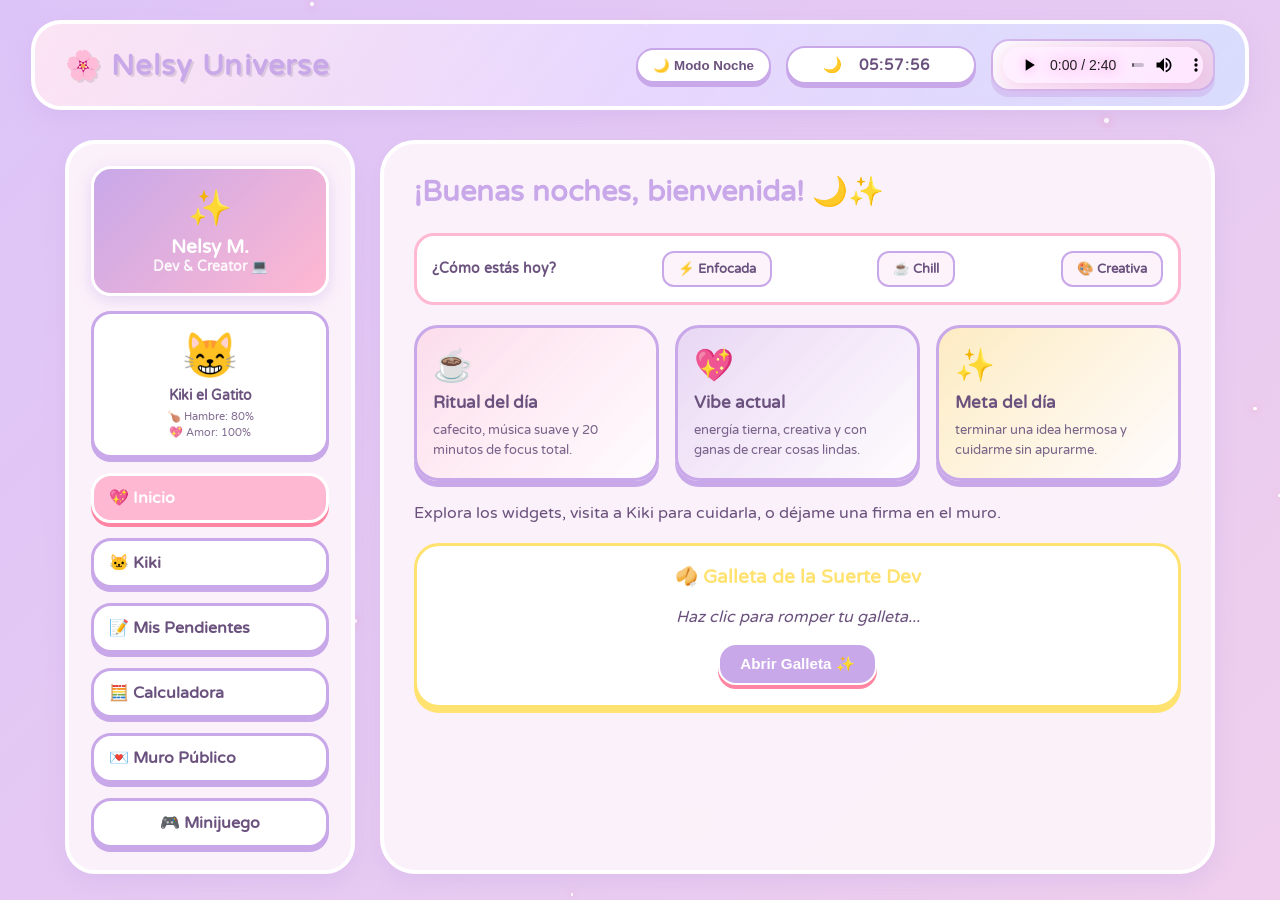
==== commit 16d47f04: "agregar foto" ====
--- a/index.html
+++ b/index.html
@@ -36,11 +36,16 @@
         
         <!-- SIDEBAR -->
         <aside class="sidebar-izq">
-            <div class="perfil-badge">
+            <div class="perfil-badge" id="perfilBadge" role="button" tabindex="0" aria-haspopup="dialog" aria-label="Ver foto de Nelsy M.">
                 <div style="font-size: 2.2rem;">✨</div>
                 <div style="font-size: 1.2rem; margin-top: 5px;">Nelsy M.</div>
                 <div style="font-size: 0.85rem; opacity: 0.9;">Dev & Creator 💻</div>
             </div>
+
+            <dialog class="perfil-foto-dialog" id="perfilFotoDialog" aria-label="Foto de Nelsy M.">
+                <button class="perfil-foto-cerrar" id="cerrarFotoPerfil" type="button" aria-label="Cerrar">×</button>
+                <img src="./foto%20web%20site.jpg" alt="Ilustración de Nelsy M. sentada en un sofá junto a My Melody">
+            </dialog>
 
             <!-- MASCOTA VIRTUAL -->
             <div class="pet-widget">
--- a/assets/css/styles.css
+++ b/assets/css/styles.css
@@ -278,10 +278,30 @@
   border: 3px solid white; border-radius: 20px; padding: 18px;
   text-align: center; color: white; font-weight: bold;
   box-shadow: 0px 4px 15px rgba(200, 168, 233, 0.4);
-  transition: transform 0.3s ease;
+  transition: transform 0.3s ease; cursor: pointer; touch-action: manipulation;
 }
 
 .perfil-badge:hover { transform: scale(1.02); }
+
+.perfil-foto-dialog {
+  position: relative; max-width: min(86vw, 650px); max-height: 88vh;
+  padding: 8px; border: 4px solid white; border-radius: 24px;
+  background: var(--bg-panel); box-shadow: var(--sombra-3d); overflow: visible;
+}
+
+.perfil-foto-dialog::backdrop { background: rgba(35, 22, 45, 0.72); }
+
+.perfil-foto-dialog img {
+  display: block; max-width: 100%; max-height: calc(88vh - 16px);
+  border-radius: 16px; object-fit: contain;
+}
+
+.perfil-foto-cerrar {
+  position: absolute; top: -16px; right: -16px; z-index: 1;
+  width: 36px; height: 36px; border: 2px solid white; border-radius: 50%;
+  background: var(--rosa-brillante); color: white; font: bold 1.5rem/1 'Varela Round', sans-serif;
+  cursor: pointer; box-shadow: 0 3px 8px rgba(0, 0, 0, 0.25);
+}
 
 .pet-widget {
   background: var(--card-bg); border: 3px solid var(--morado-pastel);
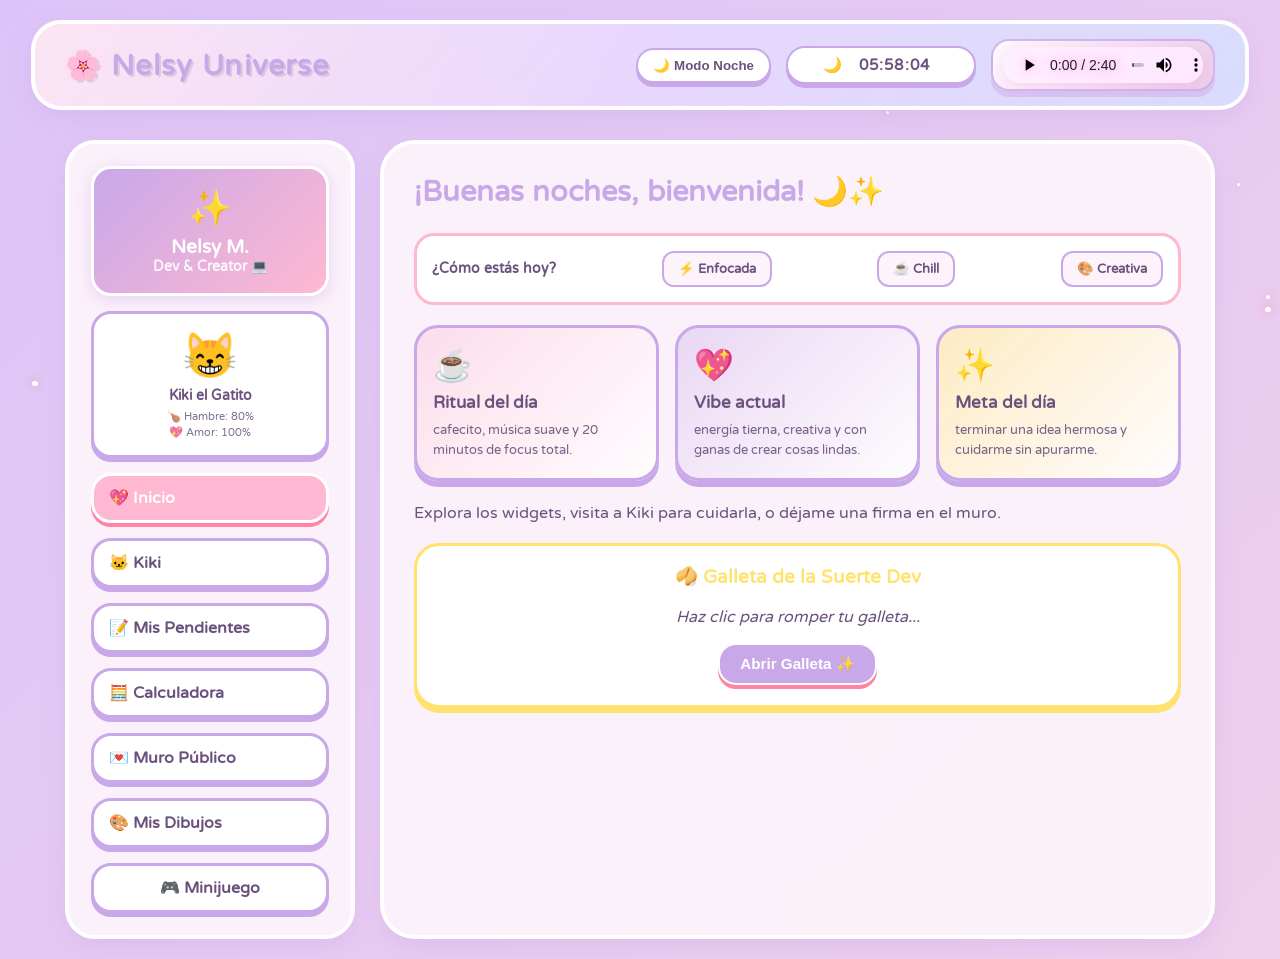
==== commit cf1aae03: "Dibujos para Dom" ====
--- a/index.html
+++ b/index.html
@@ -62,6 +62,7 @@
             <button class="menu-btn" onclick="irACapa('metas', this)">📝 Mis Pendientes</button>
             <button class="menu-btn" onclick="irACapa('calculadora', this)">🧮 Calculadora</button>
             <button class="menu-btn" onclick="irACapa('muro', this)">💌 Muro Público</button>
+            <button class="menu-btn" onclick="irACapa('dibujos', this)">🎨 Mis Dibujos</button>
             <a class="menu-btn" href="./game.html" style="display: inline-flex; align-items: center; justify-content: center; text-decoration: none; text-align: center;">🎮 Minijuego</a>
         </aside>
 
@@ -206,6 +207,40 @@
                 </div>
             </div>
 
+            <!-- GALERÍA DE DIBUJOS -->
+            <div id="dibujos" class="capa">
+                <h2>Mis Dibujos 🎨</h2>
+                <p>Dibujos para mi amorcito Dom 💖</p>
+                <div class="galeria-dibujos" aria-label="Galería de dibujos">
+                    <figure class="dibujo-slide">
+                        <img src="./Screenshot_20261013_113149_noteit.jpg" alt="Dibujo 1 para Dom">
+                    </figure>
+                    <figure class="dibujo-slide" hidden>
+                        <img src="./Screenshot_20261013_113141_noteit.jpg" alt="Dibujo 2 para Dom">
+                    </figure>
+                    <figure class="dibujo-slide" hidden>
+                        <img src="./Screenshot_20261013_113122_noteit.jpg" alt="Dibujo 3 para Dom">
+                    </figure>
+                    <figure class="dibujo-slide" hidden>
+                        <img src="./Screenshot_20261013_113111_noteit.jpg" alt="Dibujo 4 para Dom">
+                    </figure>
+                    <figure class="dibujo-slide" hidden>
+                        <img src="./Screenshot_20261013_113054_noteit.jpg" alt="Dibujo 5 para Dom">
+                    </figure>
+                    <figure class="dibujo-slide" hidden>
+                        <img src="./Screenshot_20261013_103505_noteit.jpg" alt="Dibujo 6 para Dom">
+                    </figure>
+                    <figure class="dibujo-slide" hidden>
+                        <img src="./noteit_1791896940025.jpg" alt="Dibujo 7 para Dom">
+                    </figure>
+                    <div class="galeria-controles">
+                        <button class="btn-muro" type="button" onclick="moverDibujo(-1)" aria-label="Ver dibujo anterior">←</button>
+                        <span id="contadorDibujos" aria-live="polite">1 / 7</span>
+                        <button class="btn-muro" type="button" onclick="moverDibujo(1)" aria-label="Ver dibujo siguiente">→</button>
+                    </div>
+                </div>
+            </div>
+
             <!-- JUEGO -->
             <div id="juego" class="capa">
                 <h2>Atrapa la Magia 🎮</h2>
--- a/assets/css/styles.css
+++ b/assets/css/styles.css
@@ -351,6 +351,27 @@
 
 .capa { display: none; animation: popIn 0.3s ease forwards; }
 .capa.activa { display: block; }
+
+.galeria-dibujos {
+  max-width: 720px; margin: 20px auto 0; padding: 18px;
+  background: var(--card-bg); border: 3px dashed var(--rosa-pastel);
+  border-radius: 24px; box-shadow: var(--sombra-3d);
+}
+
+.dibujo-slide { margin: 0; text-align: center; }
+.dibujo-slide[hidden] { display: none; }
+
+.dibujo-slide img {
+  display: block; width: 100%; height: min(62vh, 620px);
+  object-fit: contain; border-radius: 16px;
+}
+
+.galeria-controles {
+  display: flex; align-items: center; justify-content: center;
+  gap: 22px; margin-top: 16px; font-weight: bold;
+}
+
+.galeria-controles .btn-muro { min-width: 48px; font-size: 1.2rem; }
 
 @keyframes popIn {
   from { opacity: 0; transform: scale(0.97); }
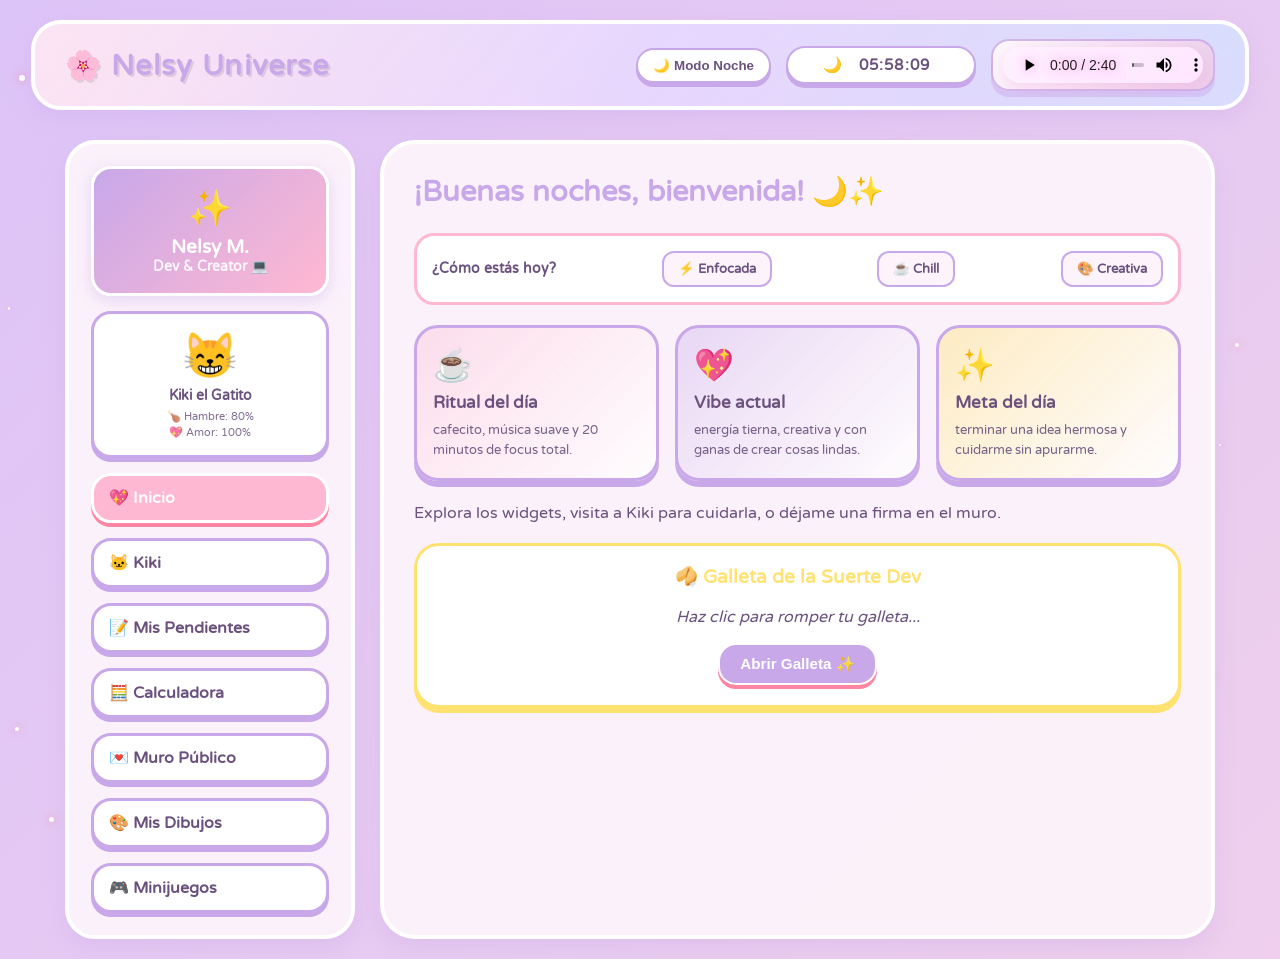
==== commit 70557f8f: "organizacion de todo el sitio" ====
--- a/index.html
+++ b/index.html
@@ -48,8 +48,8 @@
             </dialog>
 
             <!-- MASCOTA VIRTUAL -->
-            <div class="pet-widget">
-                <div class="pet-avatar" id="petEmoji" style="cursor: pointer;" onmouseover="acariciarMascota()" title="Acaricia a Kiki 💕">🐱</div>
+            <div class="pet-widget" id="petWidget" role="button" tabindex="0" aria-label="Interactuar con Kiki">
+                <div class="pet-avatar" id="petEmoji" style="cursor: pointer;" title="Toca para acariciar a Kiki 💕">🐱</div>
                 <div style="font-size: 0.85rem; font-weight: bold; margin-top: 4px;">Kiki el Gatito</div>
                 <div style="font-size: 0.7rem; opacity: 0.85; margin-top: 5px; line-height: 1.4;">
                     <div>🍗 Hambre: <span id="petHambre">80</span>%</div>
@@ -63,7 +63,7 @@
             <button class="menu-btn" onclick="irACapa('calculadora', this)">🧮 Calculadora</button>
             <button class="menu-btn" onclick="irACapa('muro', this)">💌 Muro Público</button>
             <button class="menu-btn" onclick="irACapa('dibujos', this)">🎨 Mis Dibujos</button>
-            <a class="menu-btn" href="./game.html" style="display: inline-flex; align-items: center; justify-content: center; text-decoration: none; text-align: center;">🎮 Minijuego</a>
+            <button class="menu-btn" onclick="irACapa('juego', this)">🎮 Minijuegos</button>
         </aside>
 
         <!-- CONTENIDO -->
@@ -124,7 +124,18 @@
                                 <div id="mascota-dialogo" class="dialogo-bubble">¡Hola amiga! ¿Viniste a visitarme? 🥰</div>
 
                                 <!-- Avatar de la Mascota -->
-                                <div id="mascota-avatar" class="mascota-avatar" onmouseover="acariciarMascota()" style="cursor: pointer;" title="Acaricia a Kiki 💕">🐱</div>
+                                <div class="kiki-room-scene" id="kikiRoomScene" data-bed="rosa" data-rug="lila" data-lamp="corazon" data-plant="monstera" aria-label="Habitación acogedora de Kiki">
+                                    <div class="room-window" aria-label="Ventana con cielo estrellado"><span>☾</span><i></i></div>
+                                    <div class="room-wall-art" aria-hidden="true">✿</div>
+                                    <div class="room-lamp" aria-hidden="true"><i></i><span></span></div>
+                                    <div class="room-bed" aria-label="Cama de Kiki">
+                                        <span class="room-pillow"></span><span class="room-blanket"></span>
+                                    </div>
+                                    <div class="room-rug" aria-hidden="true"></div>
+                                    <div class="room-plant" aria-label="Planta decorativa"><i></i><i></i><i></i><span></span></div>
+                                    <button id="mascota-avatar" class="mascota-avatar" type="button" aria-label="Acariciar a Kiki">🐱</button>
+                                    <span class="room-state" id="kikiRoomState" aria-live="polite">Despierto</span>
+                                </div>
 
                                 <!-- Barras de Estado -->
                                 <div class="stats-container">
@@ -147,8 +158,33 @@
                             <button class="btn-comida-accion" onclick="alimentarMascota('boba', 15); playSound('pop');">🧋 Dale Boba<br><small>+15 hambre</small></button>
                             <button class="btn-comida-accion" onclick="alimentarMascota('pizza', 25); playSound('pop');">🍕 Dale Pizza<br><small>+25 hambre</small></button>
                         </div>
-                    </div>
-                </div>
+                        <div class="room-actions">
+                            <button class="btn-muro" id="sleepKikiBtn" type="button" onclick="toggleDormirKiki()">🌙 A dormir</button>
+                            <button class="btn-muro reset-room-btn" id="openRoomReset" type="button">Restablecer habitación</button>
+                        </div>
+                        <div class="room-decor-controls">
+                            <h3>Un rinconcito para Kiki</h3>
+                            <label>Cama
+                                <select id="bedDecor"><option value="rosa">Rosa nube</option><option value="menta">Menta</option><option value="lila">Lila</option></select>
+                            </label>
+                            <label>Alfombra
+                                <select id="rugDecor"><option value="lila">Lila</option><option value="rosa">Rosa</option><option value="menta">Menta</option></select>
+                            </label>
+                            <label>Lámpara
+                                <select id="lampDecor"><option value="corazon">Corazón</option><option value="luna">Lunita</option><option value="estrella" disabled>Estrella (10 corazones)</option></select>
+                            </label>
+                            <label>Planta
+                                <select id="plantDecor"><option value="monstera">Monstera</option><option value="suculenta">Suculenta</option><option value="flor" disabled>Flor (5 corazones)</option></select>
+                            </label>
+                            <p id="roomUnlockMessage" class="room-unlock-message" aria-live="polite">Atrapa corazones en los minijuegos para desbloquear detalles especiales.</p>
+                        </div>
+                    </div>
+                </div>
+                <dialog class="room-reset-dialog" id="roomResetDialog">
+                    <h3>¿Restablecer el rinconcito de Kiki?</h3>
+                    <p>Se reiniciarán su habitación y sus estadísticas. Los récords de los juegos no cambiarán.</p>
+                    <div><button class="btn-muro" id="cancelRoomReset" type="button">Conservar</button><button class="btn-muro" id="confirmRoomReset" type="button">Sí, restablecer</button></div>
+                </dialog>
             </div>
 
             <!-- PENDIENTES -->
@@ -241,14 +277,50 @@
                 </div>
             </div>
 
-            <!-- JUEGO -->
+            <!-- COLECCIÓN DE MINIJUEGOS -->
             <div id="juego" class="capa">
-                <h2>Atrapa la Magia 🎮</h2>
-                <p>Puntos: <strong id="puntajeJuego" style="color: var(--rosa-brillante); font-size: 1.3rem;">0</strong></p>
-                <div class="zona-juego" id="zonaJuego">
-                    <div id="spawnCorazon"></div>
-                </div>
-                <button class="btn-muro" style="margin-top: 15px;" onclick="iniciarJuego()">¡Iniciar Juego!</button>
+                <div class="games-catalog" id="gamesCatalog">
+                    <h2>Mis Minijuegos 🎮</h2>
+                    <p class="games-intro">Un ratito de juego en mi universo ✨</p>
+                    <div class="minigames-grid">
+                        <article class="minigame-card">
+                            <div class="game-preview heart-preview" aria-hidden="true"><span>💖</span><i>✦</i><b>★</b></div>
+                            <h3>Atrapa la Magia</h3>
+                            <p>Toca los corazones y junta tantos como puedas en 30 segundos.</p>
+                            <div class="game-card-record">Récord <strong id="catchBestCard">0</strong></div>
+                            <button class="btn-muro game-open-btn" type="button" data-open-game="catch">Jugar ✨</button>
+                        </article>
+                        <article class="minigame-card">
+                            <div class="game-preview portal-preview" aria-hidden="true"><span>🚀</span><i></i></div>
+                            <h3>Portal de Pigmentos</h3>
+                            <p>Combina colores y ayuda a la nave de Kiki a abrir portales.</p>
+                            <div class="game-card-record">Récord <strong id="portalBestCard">0</strong></div>
+                            <button class="btn-muro game-open-btn" type="button" data-open-game="portal">Entrar al laboratorio 🧪</button>
+                        </article>
+                    </div>
+                </div>
+                <div class="game-player" id="gamePlayer" hidden>
+                    <div class="game-player-heading">
+                        <button class="btn-muro" id="backToGames" type="button">← Colección</button>
+                        <h2 id="activeGameTitle">Juego</h2>
+                    </div>
+                    <section class="catch-game-stage" id="catchGameStage" hidden aria-label="Juego Atrapa la Magia">
+                        <p class="game-instructions">Toca o haz clic en cada figura antes de que aparezca otra. Tienes 30 segundos.</p>
+                        <div class="catch-scoreboard"><span>Puntos <strong id="puntajeJuego">0</strong></span><span>Tiempo <strong id="catchTime">30</strong>s</span><span>Récord <strong id="catchBest">0</strong></span></div>
+                        <div class="zona-juego" id="zonaJuego" aria-label="Zona para atrapar estrellas y corazones"><div id="spawnCorazon"></div></div>
+                        <div class="catch-controls">
+                            <button class="btn-muro" id="startCatchBtn" type="button">Iniciar</button>
+                            <button class="btn-muro" id="pauseCatchBtn" type="button" disabled>Pausar</button>
+                            <button class="btn-muro" id="resumeCatchBtn" type="button" disabled>Reanudar</button>
+                            <button class="btn-muro" id="restartCatchBtn" type="button">Reiniciar</button>
+                        </div>
+                        <p id="catchStatus" class="game-status" role="status" aria-live="polite">Listos cuando tú quieras 💖</p>
+                    </section>
+                    <section class="portal-game-stage" id="portalGameStage" hidden aria-label="Juego Portal de Pigmentos">
+                        <p class="game-instructions">Mezcla pigmentos para encontrar el color solicitado. Se guarda tu récord en este navegador.</p>
+                        <iframe id="portalGameFrame" title="Portal de Pigmentos" loading="lazy" src="about:blank"></iframe>
+                    </section>
+                </div>
             </div>
 
         </main>
--- a/assets/css/styles.css
+++ b/assets/css/styles.css
@@ -858,4 +858,416 @@
   opacity: 0.9;
   display: block;
   margin-top: 2px;
+}
+
+@media (max-width: 900px) {
+  .header-kawaii,
+  .dashboard-layout,
+  .sidebar-izq,
+  .panel-contenido {
+    box-sizing: border-box;
+    min-width: 0;
+  }
+
+  .header-kawaii,
+  .dashboard-layout {
+    width: min(94%, 1150px);
+  }
+
+  .dashboard-layout {
+    grid-template-columns: minmax(0, 1fr);
+    gap: 14px;
+  }
+
+  .panel-contenido {
+    padding: 22px;
+  }
+
+  .quick-grid {
+    grid-template-columns: repeat(2, minmax(0, 1fr));
+  }
+}
+
+@media (max-width: 600px) {
+  .header-kawaii {
+    width: calc(100% - 20px);
+    margin-top: 10px;
+    padding: 12px 14px;
+    border-radius: 24px;
+    gap: 10px;
+  }
+
+  .logo-kawaii {
+    font-size: 1.4rem;
+  }
+
+  .header-controles {
+    width: 100%;
+    justify-content: center;
+    gap: 8px;
+  }
+
+  .audio-shell {
+    box-sizing: border-box;
+    width: 100%;
+    padding: 5px 8px;
+  }
+
+  #miAudio {
+    width: 100%;
+    max-width: 260px;
+  }
+
+  .reloj-box {
+    min-width: 0;
+    padding: 8px 12px;
+  }
+
+  #relojTexto {
+    min-width: 0;
+  }
+
+  .dashboard-layout {
+    width: calc(100% - 20px);
+    margin: 10px auto 20px;
+    gap: 12px;
+  }
+
+  .sidebar-izq {
+    display: grid;
+    grid-template-columns: repeat(2, minmax(0, 1fr));
+    gap: 10px;
+    padding: 12px;
+    border-radius: 22px;
+  }
+
+  .perfil-badge,
+  .pet-widget {
+    grid-column: 1 / -1;
+  }
+
+  .menu-btn {
+    box-sizing: border-box;
+    width: 100%;
+    min-height: 48px;
+    justify-content: center;
+    padding: 9px 6px;
+    font-size: 0.9rem;
+    line-height: 1.25;
+    text-align: center;
+    touch-action: manipulation;
+  }
+
+  button {
+    touch-action: manipulation;
+  }
+
+  .panel-contenido {
+    padding: 16px 14px;
+    border-radius: 24px;
+  }
+
+  h2 {
+    font-size: 1.45rem;
+    overflow-wrap: anywhere;
+  }
+
+  .quick-grid {
+    grid-template-columns: minmax(0, 1fr);
+    gap: 12px;
+  }
+
+  .galeria-dibujos {
+    padding: 10px;
+    border-radius: 18px;
+  }
+
+  .dibujo-slide img {
+    height: min(55vh, 480px);
+  }
+
+  .galeria-controles {
+    gap: 16px;
+  }
+
+  .galeria-controles .btn-muro {
+    min-width: 48px;
+    min-height: 48px;
+  }
+
+  .task-container,
+  .caja-muro {
+    padding: 14px;
+  }
+
+  .calc-wrapper {
+    box-sizing: border-box;
+    width: 100%;
+    padding: 14px;
+  }
+
+  .botones-calc {
+    gap: 8px;
+  }
+
+  .mascota-container {
+    padding: 24px 14px;
+  }
+
+  .mascota-avatar {
+    font-size: 88px;
+  }
+
+  .btn-comida-accion {
+    padding: 12px 8px;
+    font-size: 0.95rem;
+  }
+}
+
+@media (max-width: 380px) {
+  .header-kawaii,
+  .dashboard-layout {
+    width: calc(100% - 14px);
+  }
+
+  .sidebar-izq {
+    padding: 9px;
+    gap: 8px;
+  }
+
+  .menu-btn {
+    font-size: 0.82rem;
+  }
+
+  .panel-contenido {
+    padding: 14px 10px;
+  }
+
+  .task-input-box {
+    flex-direction: column;
+  }
+}
+
+.mascota-container {
+  max-width: 620px;
+  padding: 22px;
+  background: var(--bg-panel);
+  border-color: var(--rosa-pastel);
+  box-shadow: var(--sombra-3d);
+}
+
+.mascota-container::before { display: none; }
+.mascota-contenido { z-index: auto; }
+
+.kiki-room-scene {
+  position: relative;
+  width: 100%;
+  height: clamp(250px, 42vw, 340px);
+  overflow: hidden;
+  isolation: isolate;
+  border: 3px solid rgba(255, 255, 255, 0.85);
+  border-radius: 24px;
+  background:
+    radial-gradient(ellipse at 52% 76%, rgba(255,255,255,0.38), transparent 42%),
+    linear-gradient(180deg, #f9e5f1 0%, #f3d8ed 73%, #c99fd4 73%, #c99fd4 100%);
+  box-shadow: inset 0 0 0 1px rgba(200, 168, 233, 0.35), 0 8px 22px rgba(107, 82, 126, 0.15);
+}
+
+.kiki-room-scene::before {
+  position: absolute;
+  right: 0;
+  bottom: 0;
+  left: 0;
+  z-index: -1;
+  height: 28%;
+  border-top: 5px solid rgba(255,255,255,0.48);
+  background: repeating-linear-gradient(90deg, rgba(255,255,255,0.13) 0 2px, transparent 2px 52px), linear-gradient(180deg, #d8b2df, #c99fd4);
+  content: '';
+}
+
+.room-window {
+  position: absolute;
+  top: 11%;
+  left: 9%;
+  width: 24%;
+  height: 39%;
+  overflow: hidden;
+  border: 7px solid #fff8ff;
+  border-radius: 38px 38px 14px 14px;
+  background: linear-gradient(180deg, #a6dbf4, #e3c9f5 72%, #ffe1f1);
+  box-shadow: 0 4px 10px rgba(107,82,126,0.2), inset 0 0 0 2px rgba(200,168,233,0.48);
+}
+
+.room-window::before, .room-window::after {
+  position: absolute;
+  background: rgba(255,255,255,0.85);
+  content: '';
+}
+.room-window::before { top: 0; bottom: 0; left: 50%; width: 4px; transform: translateX(-50%); }
+.room-window::after { top: 54%; right: 0; left: 0; height: 4px; }
+.room-window span { position: absolute; top: 8%; right: 12%; color: #fff4b4; font-size: clamp(1rem, 3vw, 1.8rem); text-shadow: 0 0 12px white; }
+.room-window i { position: absolute; right: 10%; bottom: 10%; left: 10%; height: 18%; border-radius: 50% 50% 0 0; background: rgba(142,193,154,0.65); }
+
+.room-wall-art {
+  position: absolute;
+  top: 13%;
+  right: 29%;
+  display: grid;
+  width: 46px;
+  aspect-ratio: 1;
+  place-items: center;
+  border: 5px solid white;
+  border-radius: 50%;
+  color: var(--rosa-brillante);
+  background: #fff1f8;
+  box-shadow: 0 3px 8px rgba(107,82,126,0.16);
+  font-size: 1.35rem;
+}
+
+.room-bed {
+  position: absolute;
+  bottom: 22%;
+  left: 12%;
+  width: 39%;
+  height: 27%;
+  border: 5px solid #fff9ff;
+  border-bottom-width: 9px;
+  border-radius: 20px 25px 12px 12px;
+  background: #e59ac3;
+  box-shadow: 0 8px 0 rgba(123,77,131,0.22), 0 10px 18px rgba(83,56,99,0.12);
+  transition: background 180ms ease;
+}
+.room-bed::before { position: absolute; top: -11px; left: 7%; width: 22%; height: 38%; border: 3px solid white; border-radius: 12px; background: #fff4fc; content: ''; }
+.room-bed::after { position: absolute; right: 6%; bottom: -10px; left: 6%; height: 9px; border-radius: 0 0 8px 8px; background: rgba(108,66,124,0.34); content: ''; }
+.room-pillow { position: absolute; top: 4px; left: 35%; width: 25%; height: 28%; border-radius: 50%; background: #fff4fc; }
+.room-blanket { position: absolute; top: 32%; right: 4%; bottom: 8%; left: 28%; border-radius: 14px 18px 8px 8px; background: rgba(255,255,255,0.25); }
+.kiki-room-scene[data-bed="menta"] .room-bed { background: #87c9ae; }
+.kiki-room-scene[data-bed="lila"] .room-bed { background: #ad91d2; }
+
+.room-rug {
+  position: absolute;
+  bottom: 8%;
+  left: 39%;
+  width: 43%;
+  height: 15%;
+  border: 4px solid rgba(255,255,255,0.75);
+  border-radius: 50%;
+  background: #c9a6e2;
+  box-shadow: 0 3px 0 rgba(126,82,142,0.18);
+}
+.kiki-room-scene[data-rug="rosa"] .room-rug { background: #f5a9cc; }
+.kiki-room-scene[data-rug="menta"] .room-rug { background: #9bd9bc; }
+
+.room-lamp { position: absolute; right: 13%; bottom: 24%; display: grid; width: 54px; height: 82px; justify-items: center; align-content: end; }
+.room-lamp i { width: 43px; height: 33px; border: 3px solid white; border-radius: 22px 22px 8px 8px; background: #ffd875; box-shadow: 0 0 18px rgba(255,216,117,0.58); }
+.room-lamp span { width: 6px; height: 27px; background: #fff7e2; }
+.room-lamp::after { width: 34px; height: 7px; border-radius: 50%; background: #fff7e2; content: ''; }
+.kiki-room-scene[data-lamp="luna"] .room-lamp i { border-radius: 50% 50% 38% 38%; background: #b5e5ff; box-shadow: 0 0 18px rgba(181,229,255,0.65); }
+.kiki-room-scene[data-lamp="estrella"] .room-lamp i { clip-path: polygon(50% 0, 62% 34%, 100% 36%, 70% 59%, 80% 100%, 50% 76%, 20% 100%, 30% 59%, 0 36%, 38% 34%); border: 0; background: #ffe270; }
+
+.room-plant { position: absolute; right: 4%; bottom: 23%; width: 46px; height: 75px; }
+.room-plant span { position: absolute; right: 5px; bottom: 0; left: 5px; height: 23px; border: 3px solid white; border-radius: 3px 3px 13px 13px; background: #e8a8cb; }
+.room-plant i { position: absolute; bottom: 20px; left: 19px; width: 12px; height: 34px; border-radius: 100% 0 100% 0; background: #74b97a; transform: rotate(-28deg); transform-origin: bottom; }
+.room-plant i:nth-child(2) { transform: rotate(27deg) scale(0.9); }
+.room-plant i:nth-child(3) { bottom: 25px; left: 7px; transform: rotate(-54deg) scale(0.72); }
+.kiki-room-scene[data-plant="suculenta"] .room-plant i { height: 22px; border-radius: 80% 80% 25% 25%; background: #7ebc9e; }
+.kiki-room-scene[data-plant="flor"] .room-plant i { background: #e885b6; }
+
+.mascota-avatar {
+  position: absolute;
+  z-index: 2;
+  bottom: 16%;
+  left: 53%;
+  width: 78px;
+  min-height: 74px;
+  padding: 0;
+  border: 0;
+  border-radius: 50%;
+  background: transparent;
+  font-family: inherit;
+  font-size: clamp(3.4rem, 8vw, 5.4rem);
+  line-height: 1;
+  transform: translateX(-50%);
+  cursor: pointer;
+  touch-action: manipulation;
+}
+.mascota-avatar:hover { transform: translateX(-50%) scale(1.08); }
+.mascota-avatar:active { transform: translateX(-50%) scale(0.96); }
+.mascota-avatar.brincando { animation: brinco 0.5s ease-in-out 2; }
+.room-state { position: absolute; right: 12px; bottom: 10px; z-index: 2; padding: 5px 9px; border: 1px solid rgba(255,255,255,0.7); border-radius: 999px; color: #6b527e; background: rgba(255,255,255,0.78); font-size: 0.7rem; font-weight: bold; }
+.kiki-room-scene[data-mood="dormida"] .mascota-avatar { filter: saturate(0.65); }
+
+.room-actions { display: flex; flex-wrap: wrap; justify-content: center; gap: 10px; margin: 4px 20px 18px; }
+.room-actions .btn-muro { min-height: 44px; }
+.reset-room-btn { color: var(--texto); background: var(--card-bg); border-color: var(--rosa-pastel); box-shadow: 0 3px 0 var(--rosa-pastel); }
+
+.room-decor-controls {
+  display: grid;
+  grid-template-columns: repeat(4, minmax(0, 1fr));
+  gap: 10px;
+  padding: 16px;
+  border: 2px dashed var(--rosa-pastel);
+  border-radius: 18px;
+  text-align: left;
+  background: rgba(255,255,255,0.28);
+}
+.room-decor-controls h3 { grid-column: 1 / -1; margin: 0; color: var(--texto); font-size: 0.95rem; }
+.room-decor-controls label { display: grid; gap: 6px; color: var(--texto); font-size: 0.75rem; font-weight: bold; }
+.room-decor-controls select { width: 100%; min-width: 0; min-height: 40px; padding: 7px 8px; border: 2px solid var(--morado-pastel); border-radius: 11px; color: var(--texto); background: var(--bg-panel); font: inherit; font-size: 0.76rem; }
+.room-unlock-message { grid-column: 1 / -1; margin: 0; color: var(--texto); font-size: 0.75rem; opacity: 0.82; }
+.room-reset-dialog { width: min(420px, calc(100% - 28px)); border: 3px solid var(--rosa-pastel); border-radius: 22px; color: var(--texto); background: var(--bg-panel); box-shadow: var(--sombra-3d); }
+.room-reset-dialog::backdrop { background: rgba(35,22,45,0.62); }
+.room-reset-dialog h3 { margin-top: 4px; color: var(--morado-pastel); }
+.room-reset-dialog p { line-height: 1.5; }
+.room-reset-dialog > div { display: flex; justify-content: flex-end; flex-wrap: wrap; gap: 9px; }
+.room-reset-dialog button { min-height: 44px; }
+
+.games-intro { margin-top: -8px; }
+.minigames-grid { display: grid; grid-template-columns: repeat(2, minmax(0, 1fr)); gap: 16px; margin-top: 20px; }
+.minigame-card { display: flex; min-width: 0; flex-direction: column; padding: 16px; border: 3px solid var(--morado-pastel); border-radius: 20px; background: var(--card-bg); box-shadow: 0 5px 0 rgba(200,168,233,0.5); transition: transform 180ms ease, box-shadow 180ms ease; }
+.minigame-card:hover { transform: translateY(-3px); box-shadow: 0 8px 0 rgba(200,168,233,0.45); }
+.minigame-card h3 { margin: 14px 0 6px; color: var(--texto); font-size: 1.08rem; }
+.minigame-card p { min-height: 3em; margin: 0 0 12px; font-size: 0.85rem; line-height: 1.5; }
+.game-preview { position: relative; display: grid; height: 130px; place-items: center; overflow: hidden; border: 2px solid rgba(200,168,233,0.55); border-radius: 15px; background: linear-gradient(145deg, #fff0f8, #e8dcff); }
+.heart-preview span { z-index: 1; color: var(--rosa-brillante); font-size: 3.6rem; filter: drop-shadow(0 5px 7px rgba(255,133,162,0.35)); animation: latido 1s ease-in-out infinite alternate; }
+.heart-preview i, .heart-preview b { position: absolute; color: #bd93f9; font-size: 1.4rem; font-style: normal; }
+.heart-preview i { top: 20px; left: 24%; }
+.heart-preview b { right: 22%; bottom: 20px; color: #ffbf4b; }
+.portal-preview { background: radial-gradient(circle at center, rgba(80,246,181,0.22), transparent 38%), linear-gradient(145deg, #0c201e, #11263b); }
+.portal-preview span { z-index: 1; font-size: 3rem; filter: drop-shadow(0 0 12px rgba(80,216,255,0.6)); }
+.portal-preview i { position: absolute; width: 86px; height: 104px; border: 2px solid #6deac0; border-radius: 50%; box-shadow: 0 0 20px rgba(80,246,181,0.6), inset 0 0 20px rgba(80,216,255,0.25); animation: portalPreview 3s ease-in-out infinite alternate; }
+@keyframes portalPreview { to { transform: scale(1.1) rotate(12deg); box-shadow: 0 0 28px rgba(80,246,181,0.8), inset 0 0 25px rgba(80,216,255,0.35); } }
+.game-card-record { display: flex; justify-content: space-between; margin: auto 0 12px; color: var(--texto); font-size: 0.8rem; }
+.game-card-record strong { color: var(--rosa-brillante); }
+.game-open-btn { min-height: 46px; width: 100%; }
+.game-player[hidden], .catch-game-stage[hidden], .portal-game-stage[hidden], .games-catalog[hidden] { display: none !important; }
+.game-player-heading { display: flex; align-items: center; gap: 12px; margin-bottom: 14px; }
+.game-player-heading h2 { flex: 1; margin: 0; }
+.game-instructions { margin: 0 0 12px; font-size: 0.88rem; }
+.catch-scoreboard { display: flex; flex-wrap: wrap; justify-content: space-between; gap: 8px; margin-bottom: 10px; }
+.catch-scoreboard span { padding: 8px 12px; border: 2px solid var(--rosa-pastel); border-radius: 14px; color: var(--texto); background: var(--card-bg); font-size: 0.84rem; }
+.catch-scoreboard strong { color: var(--rosa-brillante); }
+.catch-controls { display: flex; flex-wrap: wrap; gap: 9px; margin-top: 13px; }
+.catch-controls .btn-muro { min-height: 44px; }
+.catch-controls button:disabled { opacity: 0.5; cursor: default; }
+.game-status { min-height: 1.5em; margin: 10px 0 0; font-size: 0.82rem; }
+.corazon-activo { padding: 0; border: 0; background: transparent; line-height: 1; touch-action: manipulation; }
+.portal-game-stage iframe { display: block; width: 100%; height: 900px; border: 0; border-radius: 16px; background: #071310; }
+
+body.dark-mode .room-decor-controls { border-color: var(--morado-pastel); background: rgba(31,22,48,0.65); }
+body.dark-mode .room-state { color: #392944; }
+body.dark-mode .room-reset-dialog { color: var(--texto); }
+body.dark-mode .minigame-card { background: rgba(31,22,48,0.96); }
+body.dark-mode .game-card-record { color: var(--texto); }
+
+@media (max-width: 700px) {
+  .minigames-grid { grid-template-columns: minmax(0, 1fr); }
+  .minigame-card p { min-height: 0; }
+  .portal-game-stage iframe { height: 1120px; }
+  .room-decor-controls { grid-template-columns: repeat(2, minmax(0, 1fr)); }
+}
+
+@media (prefers-reduced-motion: reduce) {
+  .mascota-avatar, .pet-avatar, .heart-preview span, .portal-preview i, .mascota-container::before { animation: none !important; transition: none !important; }
+  .minigame-card:hover { transform: none; }
 }
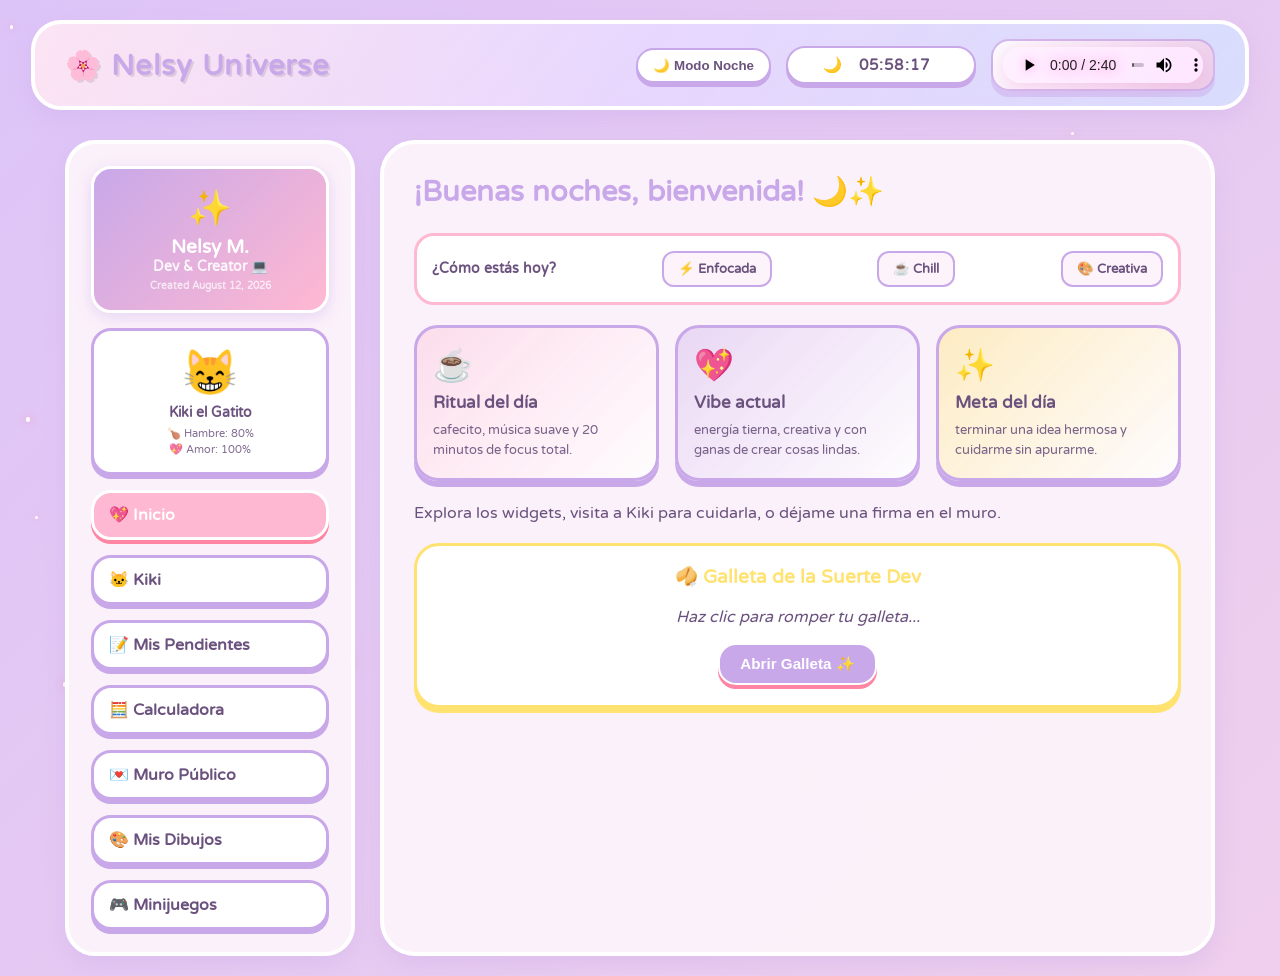
==== commit 70a8d98e: "new photos" ====
--- a/index.html
+++ b/index.html
@@ -40,6 +40,7 @@
                 <div style="font-size: 2.2rem;">✨</div>
                 <div style="font-size: 1.2rem; margin-top: 5px;">Nelsy M.</div>
                 <div style="font-size: 0.85rem; opacity: 0.9;">Dev & Creator 💻</div>
+                <time class="creator-date" datetime="2026-08-12">Created August 12, 2026</time>
             </div>
 
             <dialog class="perfil-foto-dialog" id="perfilFotoDialog" aria-label="Foto de Nelsy M.">
@@ -245,7 +246,10 @@
 
             <!-- GALERÍA DE DIBUJOS -->
             <div id="dibujos" class="capa">
-                <h2>Mis Dibujos 🎨</h2>
+                <div class="galeria-heading">
+                    <h2>Mis Dibujos 🎨</h2>
+                    <button class="dibujo-secreto-trigger" type="button" onclick="abrirAccesoSecreto()" aria-label="Abrir acceso secreto" title="✦">✦</button>
+                </div>
                 <p>Dibujos para mi amorcito Dom 💖</p>
                 <div class="galeria-dibujos" aria-label="Galería de dibujos">
                     <figure class="dibujo-slide">
@@ -269,12 +273,81 @@
                     <figure class="dibujo-slide" hidden>
                         <img src="./noteit_1791896940025.jpg" alt="Dibujo 7 para Dom">
                     </figure>
+                    <figure class="dibujo-slide" hidden>
+                        <img src="./Screenshot_20261013_171335_noteit.jpg" alt="Dibujo para Dom, 13 de octubre">
+                    </figure>
+                    <figure class="dibujo-slide" hidden>
+                        <img src="./Screenshot_20261013_173819_noteit.jpg" alt="Dibujo para Dom, 13 de octubre">
+                    </figure>
+                    <figure class="dibujo-slide" hidden>
+                        <img src="./Screenshot_20261014_091716_noteit.jpg" alt="Dibujo para Dom, 14 de octubre">
+                    </figure>
+                    <figure class="dibujo-slide" hidden>
+                        <img src="./Screenshot_20261014_092754_noteit.jpg" alt="Dibujo para Dom, 14 de octubre">
+                    </figure>
+                    <figure class="dibujo-slide" hidden>
+                        <img src="./Screenshot_20261014_200305_noteit.jpg" alt="Dibujo para Dom, 14 de octubre">
+                    </figure>
+                    <figure class="dibujo-slide" hidden>
+                        <img src="./Screenshot_20261014_200324_noteit.jpg" alt="Dibujo para Dom, 14 de octubre">
+                    </figure>
+                    <figure class="dibujo-slide" hidden>
+                        <img src="./Screenshot_20261014_200928_noteit.jpg" alt="Dibujo para Dom, 14 de octubre">
+                    </figure>
+                    <figure class="dibujo-slide" hidden>
+                        <img src="./Screenshot_20261015_083305_noteit.jpg" alt="Dibujo para Dom, 15 de octubre">
+                    </figure>
+                    <figure class="dibujo-slide" hidden>
+                        <img src="./Screenshot_20261015_083316_noteit.jpg" alt="Dibujo para Dom, 15 de octubre">
+                    </figure>
+                    <figure class="dibujo-slide" hidden>
+                        <img src="./Screenshot_20261015_083342_noteit.jpg" alt="Dibujo para Dom, 15 de octubre">
+                    </figure>
+                    <figure class="dibujo-slide" hidden>
+                        <img src="./ride4.jpg" alt="Dibujo de una cremallera para Dom">
+                    </figure>
+                    <figure class="dibujo-slide" hidden>
+                        <img src="./1791769746828.jpg" alt="Ilustración para Dom en un universo de ciencia ficción">
+                    </figure>
                     <div class="galeria-controles">
                         <button class="btn-muro" type="button" onclick="moverDibujo(-1)" aria-label="Ver dibujo anterior">←</button>
-                        <span id="contadorDibujos" aria-live="polite">1 / 7</span>
+                        <span id="contadorDibujos" aria-live="polite">1 / 19</span>
                         <button class="btn-muro" type="button" onclick="moverDibujo(1)" aria-label="Ver dibujo siguiente">→</button>
                     </div>
                 </div>
+                <section class="portal-secreto" id="portalSecreto" hidden aria-label="Galería secreta">
+                    <div class="portal-acceso" id="portalAcceso">
+                        <h3>Una pequeña anomalía ✦</h3>
+                        <p>Introduce la clave dimensional para cruzar.</p>
+                        <form class="portal-form" id="formAccesoSecreto">
+                            <input class="input-muro portal-password" id="claveSecreta" type="password" placeholder="Clave dimensional" aria-label="Clave dimensional" autocomplete="current-password">
+                            <button class="btn-muro" type="submit">Abrir portal</button>
+                        </form>
+                        <p class="portal-mensaje" id="mensajePortal" role="status" aria-live="polite"></p>
+                    </div>
+                    <div class="portal-galeria" id="galeriaSecreta" hidden>
+                        <div class="portal-galeria-heading">
+                            <h3>Al otro lado del portal 🌀</h3>
+                            <button class="btn-muro" type="button" onclick="cerrarPortalSecreto()">Cerrar portal</button>
+                        </div>
+                        <div class="portal-marco">
+                            <figure class="dibujo-privado-slide">
+                                <img src="./hide6.jpg" alt="Dibujo privado 1">
+                            </figure>
+                            <figure class="dibujo-privado-slide" hidden>
+                                <img src="./hide2.jpg" alt="Dibujo privado 2">
+                            </figure>
+                            <figure class="dibujo-privado-slide" hidden>
+                                <img src="./Hide.jpg" alt="Dibujo privado 3">
+                            </figure>
+                            <div class="galeria-controles">
+                                <button class="btn-muro" type="button" onclick="moverDibujoPrivado(-1)" aria-label="Ver dibujo privado anterior">←</button>
+                                <span id="contadorDibujosPrivados" aria-live="polite">1 / 3</span>
+                                <button class="btn-muro" type="button" onclick="moverDibujoPrivado(1)" aria-label="Ver dibujo privado siguiente">→</button>
+                            </div>
+                        </div>
+                    </div>
+                </section>
             </div>
 
             <!-- COLECCIÓN DE MINIJUEGOS -->
--- a/assets/css/styles.css
+++ b/assets/css/styles.css
@@ -372,6 +372,116 @@
 }
 
 .galeria-controles .btn-muro { min-width: 48px; font-size: 1.2rem; }
+
+.creator-date {
+  display: block;
+  margin-top: 4px;
+  font-size: 0.65rem;
+  opacity: 0.72;
+}
+
+.galeria-heading,
+.portal-galeria-heading {
+  display: flex;
+  align-items: center;
+  justify-content: space-between;
+  gap: 12px;
+}
+
+.galeria-heading h2,
+.portal-galeria-heading h3 { margin-bottom: 0; }
+
+.dibujo-secreto-trigger {
+  flex: 0 0 34px;
+  width: 34px;
+  height: 34px;
+  border: 0;
+  border-radius: 50%;
+  background: transparent;
+  color: var(--morado-pastel);
+  cursor: pointer;
+  opacity: 0.48;
+  transition: opacity 0.2s ease, transform 0.2s ease;
+}
+
+.dibujo-secreto-trigger:hover,
+.dibujo-secreto-trigger:focus-visible { opacity: 1; transform: rotate(24deg) scale(1.12); }
+
+.portal-secreto[hidden],
+.portal-acceso[hidden],
+.portal-galeria[hidden],
+.dibujo-privado-slide[hidden] { display: none; }
+
+.portal-secreto {
+  position: relative;
+  overflow: hidden;
+  max-width: 720px;
+  margin: 18px auto 0;
+  padding: 22px;
+  border: 1px solid rgba(110, 224, 226, 0.65);
+  border-radius: 20px;
+  background: radial-gradient(ellipse at 50% 0%, rgba(110, 224, 226, 0.2), transparent 60%), var(--card-bg);
+  box-shadow: 0 0 24px rgba(110, 224, 226, 0.12), inset 0 0 22px rgba(255, 184, 209, 0.08);
+}
+
+.portal-secreto::before,
+.portal-secreto::after {
+  position: absolute;
+  top: 0;
+  bottom: 0;
+  width: 2px;
+  content: '';
+  background: linear-gradient(transparent, #6ee0e2, #ffb8d1, transparent);
+  opacity: 0.8;
+  pointer-events: none;
+}
+
+.portal-secreto::before { left: 8px; }
+.portal-secreto::after { right: 8px; }
+
+.portal-acceso { text-align: center; }
+.portal-acceso h3,
+.portal-galeria-heading h3 { margin: 0 0 8px; color: var(--morado-pastel); }
+.portal-acceso p { margin: 8px 0 14px; }
+
+.portal-form {
+  display: flex;
+  justify-content: center;
+  flex-wrap: wrap;
+  gap: 10px;
+}
+
+.portal-password { flex: 1 1 190px; min-width: 0; }
+.portal-mensaje { min-height: 1.4em; margin-bottom: 0 !important; }
+.portal-galeria-heading { margin-bottom: 14px; }
+
+.portal-marco {
+  padding: 12px;
+  border: 1px solid rgba(255, 184, 209, 0.68);
+  border-radius: 16px;
+  background: rgba(20, 20, 36, 0.14);
+}
+
+.dibujo-privado-slide { margin: 0; text-align: center; }
+.dibujo-privado-slide img {
+  display: block;
+  width: 100%;
+  height: min(58vh, 560px);
+  object-fit: contain;
+  border-radius: 12px;
+}
+
+.portal-galeria.portal-abierto { animation: portalCrossing 0.85s cubic-bezier(0.2, 0.8, 0.2, 1) both; }
+
+@keyframes portalCrossing {
+  0% { opacity: 0; transform: perspective(900px) rotateY(18deg) scale(0.88); filter: hue-rotate(90deg) blur(8px); }
+  55% { opacity: 1; transform: perspective(900px) rotateY(-5deg) scale(1.02); filter: hue-rotate(-25deg) blur(0); }
+  100% { transform: perspective(900px) rotateY(0) scale(1); filter: none; }
+}
+
+@media (prefers-reduced-motion: reduce) {
+  .portal-galeria.portal-abierto { animation-duration: 0.01ms; }
+}
 
 @keyframes popIn {
   from { opacity: 0; transform: scale(0.97); }
@@ -1268,6 +1378,7 @@
 }
 
 @media (prefers-reduced-motion: reduce) {
-  .mascota-avatar, .pet-avatar, .heart-preview span, .portal-preview i, .mascota-container::before { animation: none !important; transition: none !important; }
+  html { scroll-behavior: auto; }
+  body, .estrella-flotante, .chispa-cursor, .mascota-avatar, .pet-avatar, .heart-preview span, .portal-preview i, .mascota-container::before, .bar-fill::after, .corazon-activo { animation: none !important; transition: none !important; }
   .minigame-card:hover { transform: none; }
 }
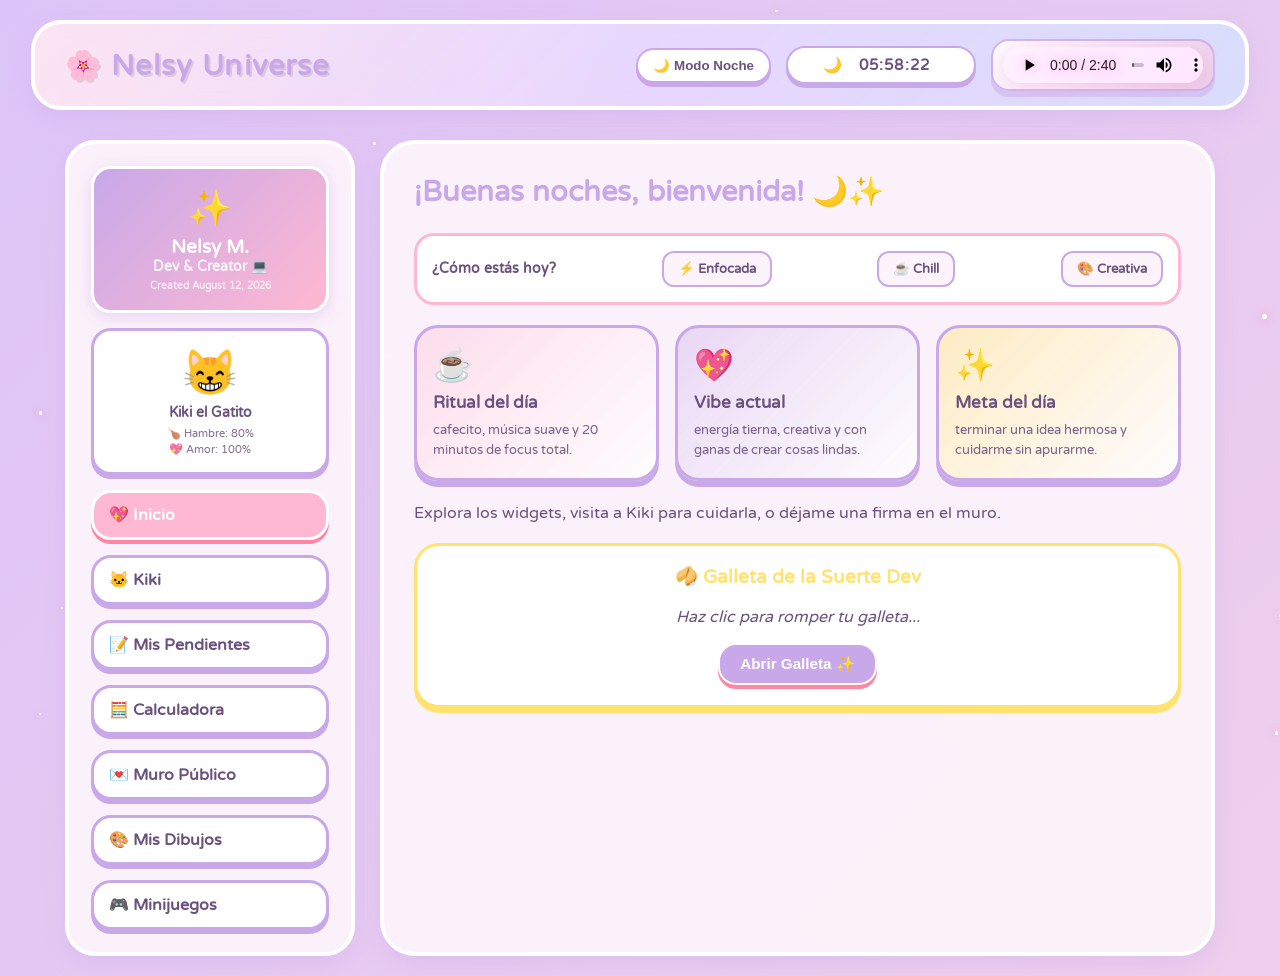
==== commit 3a0f67c2: "ride4 a oculto" ====
--- a/index.html
+++ b/index.html
@@ -304,14 +304,11 @@
                         <img src="./Screenshot_20261015_083342_noteit.jpg" alt="Dibujo para Dom, 15 de octubre">
                     </figure>
                     <figure class="dibujo-slide" hidden>
-                        <img src="./ride4.jpg" alt="Dibujo de una cremallera para Dom">
-                    </figure>
-                    <figure class="dibujo-slide" hidden>
                         <img src="./1791769746828.jpg" alt="Ilustración para Dom en un universo de ciencia ficción">
                     </figure>
                     <div class="galeria-controles">
                         <button class="btn-muro" type="button" onclick="moverDibujo(-1)" aria-label="Ver dibujo anterior">←</button>
-                        <span id="contadorDibujos" aria-live="polite">1 / 19</span>
+                        <span id="contadorDibujos" aria-live="polite">1 / 18</span>
                         <button class="btn-muro" type="button" onclick="moverDibujo(1)" aria-label="Ver dibujo siguiente">→</button>
                     </div>
                 </div>
@@ -340,9 +337,12 @@
                             <figure class="dibujo-privado-slide" hidden>
                                 <img src="./Hide.jpg" alt="Dibujo privado 3">
                             </figure>
+                            <figure class="dibujo-privado-slide" hidden>
+                                <img src="./ride4.jpg" alt="Dibujo privado 4">
+                            </figure>
                             <div class="galeria-controles">
                                 <button class="btn-muro" type="button" onclick="moverDibujoPrivado(-1)" aria-label="Ver dibujo privado anterior">←</button>
-                                <span id="contadorDibujosPrivados" aria-live="polite">1 / 3</span>
+                                <span id="contadorDibujosPrivados" aria-live="polite">1 / 4</span>
                                 <button class="btn-muro" type="button" onclick="moverDibujoPrivado(1)" aria-label="Ver dibujo privado siguiente">→</button>
                             </div>
                         </div>
